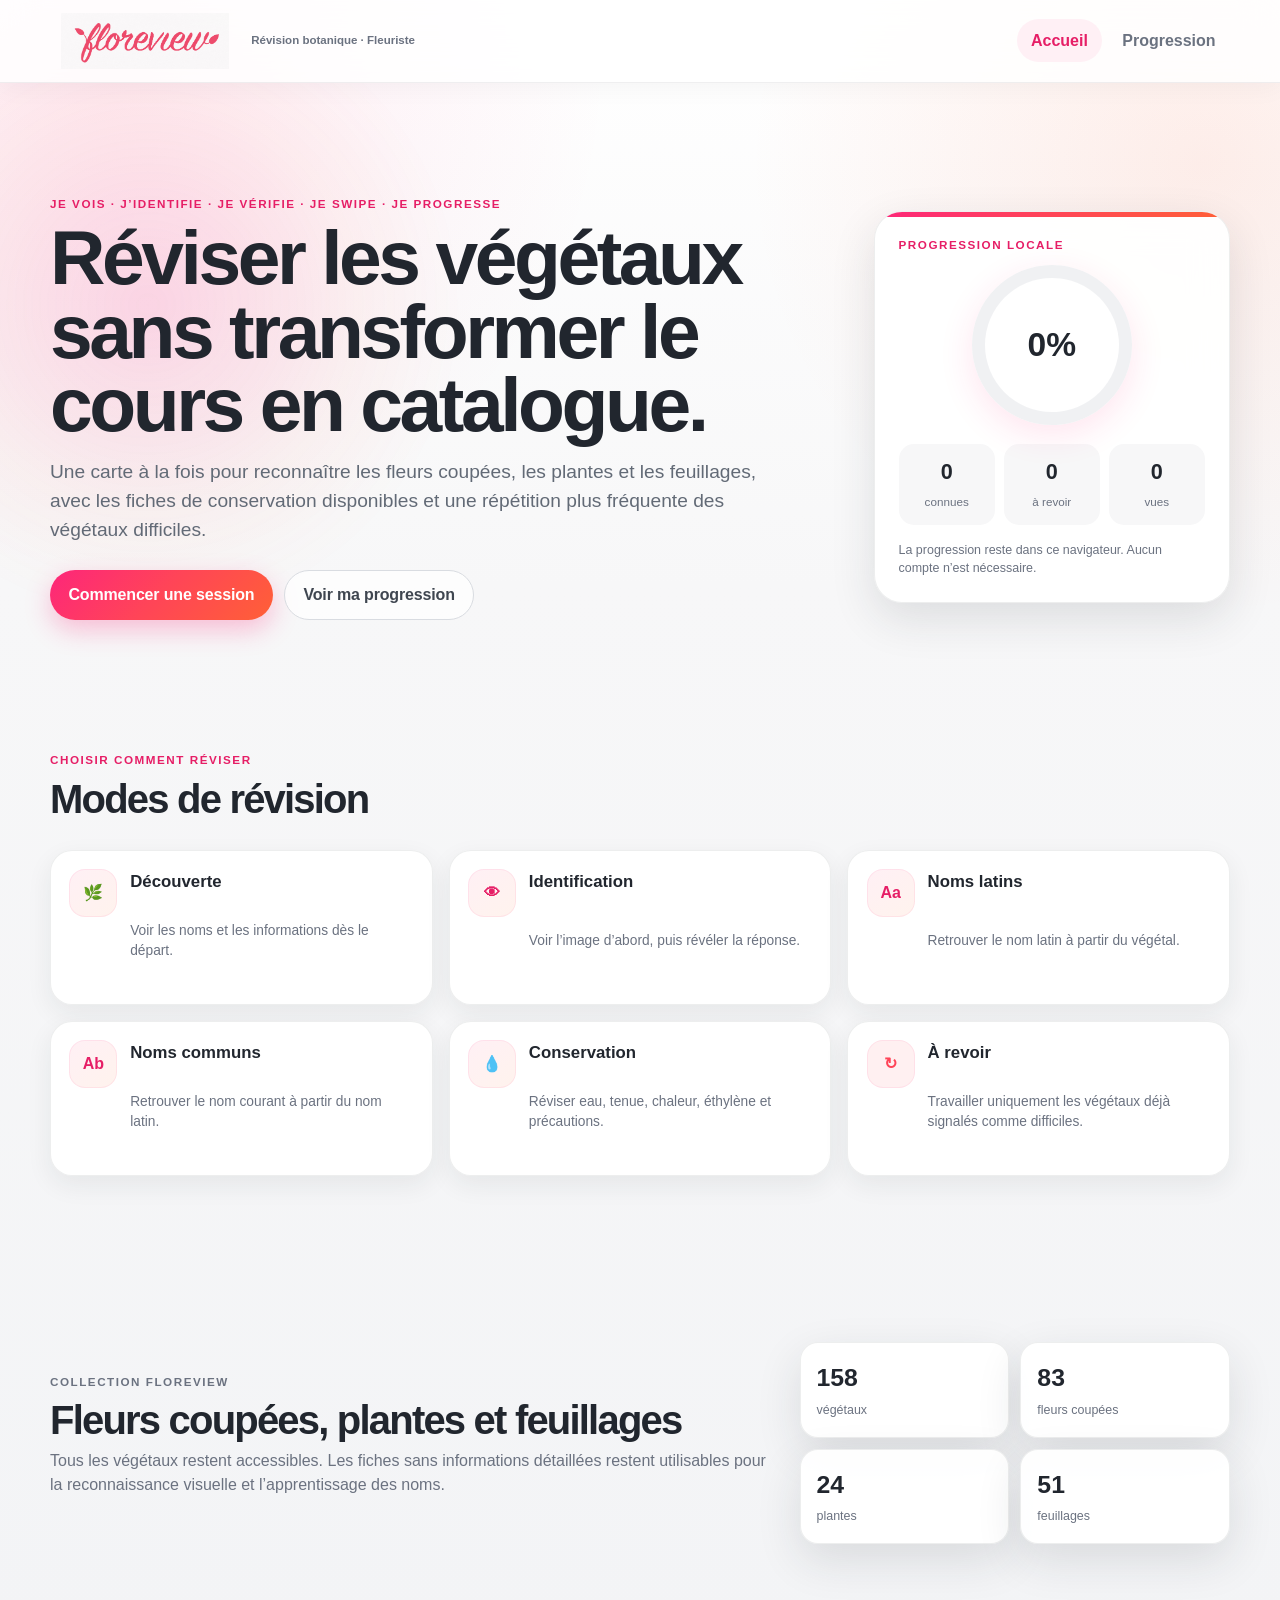
==== index.html @ d8523a12 "V8.1 page 404 personnalisée Floreview" ====
<!doctype html>
<html lang="fr">
<head>
  <meta charset="utf-8">
  <meta name="viewport" content="width=device-width, initial-scale=1, viewport-fit=cover">
  <meta name="description" content="Floreview, compagnon de révision botanique pour fleuristes : identification, noms latins, conservation et progression.">
  <meta name="theme-color" content="#FB2C5F">
  <title>Floreview · Révision botanique</title>
  <link rel="stylesheet" href="style.css?v=81">
  <link rel="stylesheet" href="mobile-compact.css?v=81">
  <link rel="icon" type="image/png" sizes="32x32" href="assets/floreview-flower-32.png?v=81">
  <link rel="icon" type="image/png" sizes="192x192" href="assets/floreview-flower-192.png?v=81">
  <link rel="shortcut icon" href="assets/favicon.ico?v=81">
  <link rel="apple-touch-icon" sizes="180x180" href="assets/floreview-flower-180.png?v=81">
  <link rel="stylesheet" href="floreview-brand.css?v=81">
</head>
<body>
  <a class="skip-link" href="#main">Aller au contenu</a>

  <header class="topbar">
    <a class="brand" href="#home" aria-label="Floreview - Accueil">
      <img class="brand__logo" src="assets/floreview-logo.png?v=81" alt="Floreview">
      <span class="brand__tagline">Révision botanique · Fleuriste</span>
    </a>
    <nav class="nav" aria-label="Navigation principale">
      <button class="nav__button is-active" type="button" data-view-target="home">Accueil</button>
      <button class="nav__button" type="button" data-view-target="progress">Progression</button>
    </nav>
  </header>

  <main id="main">
    <section id="view-home" class="view is-active" data-view="home">
      <div class="hero shell">
        <div class="hero__copy">
          <p class="eyebrow">Je vois · j’identifie · je vérifie · je swipe · je progresse</p>
          <h1>Réviser les végétaux sans transformer le cours en catalogue.</h1>
          <p class="hero__lead">Une carte à la fois pour reconnaître les fleurs coupées, les plantes et les feuillages, avec les fiches de conservation disponibles et une répétition plus fréquente des végétaux difficiles.</p>
          <div class="hero__actions">
            <button id="quick-start" class="button button--primary" type="button">Commencer une session</button>
            <button class="button button--ghost" type="button" data-view-target="progress">Voir ma progression</button>
          </div>
        </div>
        <aside class="hero__panel" aria-label="Résumé de progression">
          <p class="eyebrow">Progression locale</p>
          <div class="mastery-ring" id="home-mastery-ring"><span id="home-mastery">0%</span></div>
          <div class="mini-stats">
            <div><strong id="home-known">0</strong><span>connues</span></div>
            <div><strong id="home-review">0</strong><span>à revoir</span></div>
            <div><strong id="home-seen">0</strong><span>vues</span></div>
          </div>
          <p class="privacy-note">La progression reste dans ce navigateur. Aucun compte n’est nécessaire.</p>
        </aside>
      </div>

      <section class="shell section">
        <div class="section-heading">
          <div>
            <p class="eyebrow">Choisir comment réviser</p>
            <h2>Modes de révision</h2>
          </div>
        </div>
        <div class="mode-grid" id="mode-grid">
          <button class="mode-card" type="button" data-mode="discovery">
            <span class="mode-card__icon">🌿</span><strong>Découverte</strong><span>Voir les noms et les informations dès le départ.</span>
          </button>
          <button class="mode-card" type="button" data-mode="identification">
            <span class="mode-card__icon">👁</span><strong>Identification</strong><span>Voir l’image d’abord, puis révéler la réponse.</span>
          </button>
          <button class="mode-card" type="button" data-mode="latin">
            <span class="mode-card__icon">Aa</span><strong>Noms latins</strong><span>Retrouver le nom latin à partir du végétal.</span>
          </button>
          <button class="mode-card" type="button" data-mode="common">
            <span class="mode-card__icon">Ab</span><strong>Noms communs</strong><span>Retrouver le nom courant à partir du nom latin.</span>
          </button>
          <button class="mode-card" type="button" data-mode="conservation">
            <span class="mode-card__icon">💧</span><strong>Conservation</strong><span>Réviser eau, tenue, chaleur, éthylène et précautions.</span>
          </button>
          <button class="mode-card mode-card--review" type="button" data-mode="review">
            <span class="mode-card__icon">↻</span><strong>À revoir</strong><span>Travailler uniquement les végétaux déjà signalés comme difficiles.</span>
          </button>
        </div>
      </section>

      <section class="shell section source-summary">
        <div>
          <p class="eyebrow">Collection Floreview</p>
          <h2>Fleurs coupées, plantes et feuillages</h2>
          <p>Tous les végétaux restent accessibles. Les fiches sans informations détaillées restent utilisables pour la reconnaissance visuelle et l’apprentissage des noms.</p>
        </div>
        <div class="source-counters" id="source-counters"></div>
      </section>
    </section>

    <section id="view-setup" class="view" data-view="setup">
      <div class="shell narrow section">
        <button class="back-link" type="button" data-view-target="home">← Retour</button>
        <div class="section-heading">
          <div><p class="eyebrow">Préparer la session</p><h1 id="setup-title">Nouvelle session</h1></div>
        </div>
        <form id="session-form" class="setup-card">
          <fieldset>
            <legend>Mode</legend>
            <div id="setup-mode-options" class="segmented"></div>
          </fieldset>
          <div class="setup-grid floreview-setup-grid">
            <label>Catégorie
              <select id="filter-category">
                <option value="all">Tous les végétaux</option>
                <option value="fleurs_coupees">Fleurs coupées</option>
                <option value="plantes">Plantes</option>
                <option value="feuillage">Feuillage</option>
              </select>
            </label>
            <label>Nombre de cartes
              <select id="session-size">
                <option value="10">10</option>
                <option value="20" selected>20</option>
                <option value="30">30</option>
                <option value="all">Toutes</option>
              </select>
            </label>
          </div>
          <div class="check-row floreview-check-row">
            <label class="check-card"><input id="filter-detailed" type="checkbox"><span><strong>Fiches détaillées seulement</strong><small>Utile pour le mode Conservation.</small></span></label>
          </div>
          <div class="setup-summary" id="setup-summary" aria-live="polite"></div>
          <button class="button button--primary button--wide" type="submit">Lancer la session</button>
        </form>
      </div>
    </section>

    <section id="view-session" class="view session-view" data-view="session">
      <div class="session-shell">
        <header class="session-header">
          <button id="exit-session" class="icon-text-button" type="button">✕ Quitter</button>
          <div class="session-progress"><span id="session-label">Session</span><div><span id="session-progress-bar"></span></div><small id="session-counter">0 / 0</small></div>
          <span id="session-streak" class="streak-chip">0 série</span>
        </header>

        <div class="swipe-stage">
          <article id="plant-card" class="plant-card" tabindex="0" aria-live="polite">
            <div class="swipe-stamp swipe-stamp--review" aria-hidden="true">À REVOIR</div>
            <div class="swipe-stamp swipe-stamp--known" aria-hidden="true">JE CONNAIS</div>
            <div id="plant-image" class="plant-image"></div>
            <div class="plant-card__body">
              <div id="plant-badges" class="badges"></div>
              <div id="question-block" class="question-block"></div>
              <button id="reveal-answer" class="button button--soft button--wide" type="button" hidden>Afficher la réponse</button>
              <div id="answer-block" class="answer-block"></div>
            </div>
          </article>
        </div>

        <div class="swipe-actions" aria-label="Réponse">
          <button id="mark-review" class="action-button action-button--review" type="button"><span>↻</span>À revoir</button>
          <button id="mark-known" class="action-button action-button--known" type="button"><span>✓</span>Je connais</button>
        </div>

        <section class="inline-details-panel" aria-label="Fiche végétale détaillée">
          <button id="toggle-details" class="details-toggle details-toggle--below-actions" type="button" aria-expanded="false" aria-controls="plant-details">
            Voir la fiche complète <span aria-hidden="true">⌄</span>
          </button>
          <div id="plant-details" class="plant-details inline-details-content" hidden></div>
        </section>

        <p class="swipe-help">Sur mobile : glisser la carte à gauche ou à droite. Sur ordinateur : boutons ou touches ← / →.</p>
      </div>
    </section>

    <section id="view-finish" class="view" data-view="finish">
      <div class="shell narrow finish-card">
        <span class="finish-icon">✓</span>
        <p class="eyebrow">Session terminée</p>
        <h1>Bien. Maintenant, on consolide.</h1>
        <div class="finish-stats" id="finish-stats"></div>
        <div class="finish-actions">
          <button id="finish-review" class="button button--primary" type="button">Refaire les plantes à revoir</button>
          <button id="finish-again" class="button button--soft" type="button">Continuer la révision</button>
          <button class="button button--ghost" type="button" data-view-target="home">Retourner à l’accueil</button>
        </div>
      </div>
    </section>

    <section id="view-progress" class="view" data-view="progress">
      <div class="shell section">
        <div class="section-heading progress-heading">
          <div><p class="eyebrow">Suivi personnel</p><h1>Progression</h1><p>Les données sont enregistrées uniquement dans ce navigateur.</p></div>
          <button id="reset-progress" class="button button--danger-ghost" type="button">Réinitialiser ma progression</button>
        </div>
        <div id="progress-stats" class="progress-stats"></div>
        <div class="progress-bar-large"><span id="progress-bar-large"></span></div>
        <div class="progress-actions">
          <button id="progress-review-start" class="button button--primary" type="button">Réviser uniquement « À revoir »</button>
        </div>
        <div class="progress-columns">
          <section class="list-card"><div class="list-card__head"><h2>À revoir</h2><span id="review-count-badge"></span></div><div id="review-list" class="plant-list"></div></section>
          <section class="list-card"><div class="list-card__head"><h2>Connues</h2><span id="known-count-badge"></span></div><div id="known-list" class="plant-list"></div></section>
        </div>
      </div>
    </section>
  </main>

  <div id="toast" class="toast" role="status" aria-live="polite"></div>

  <script src="data/plants.js?v=81"></script>
  <script src="data/floreview-families.js?v=81"></script>
  <script src="data/floreview-categories.js?v=81"></script>
  <script src="app.js?v=81"></script>
</body>
</html>
---- style.css ----
:root {
  --bg: #f6f7fb;
  --paper: #ffffff;
  --paper-2: #faf9fc;
  --ink: #17151c;
  --muted: #6f6b76;
  --green: #fd267a;
  --green-2: #ff4458;
  --green-soft: #ffe8f1;
  --sage: #ff8a73;
  --cream: #fff0e8;
  --gold: #ff6036;
  --rose: #e61e4d;
  --rose-soft: #ffe5ec;
  --line: #ece8ef;
  --shadow: 0 20px 55px rgba(43, 31, 50, .12);
  --radius-xl: 32px;
  --radius-lg: 24px;
  --radius-md: 16px;
  --focus: 0 0 0 4px rgba(253, 38, 122, .18);
}

* { box-sizing: border-box; }
html { scroll-behavior: smooth; }
body {
  margin: 0;
  min-height: 100vh;
  background:
    radial-gradient(circle at 8% 0%, rgba(253,38,122,.10), transparent 28%),
    radial-gradient(circle at 95% 10%, rgba(255,96,54,.08), transparent 22%),
    linear-gradient(180deg, #ffffff 0%, var(--bg) 100%);
  color: var(--ink);
  font-family: Inter, ui-sans-serif, -apple-system, BlinkMacSystemFont, "Segoe UI", sans-serif;
  line-height: 1.5;
}
button, select, input { font: inherit; }
button { cursor: pointer; }
:focus-visible { outline: none; box-shadow: var(--focus); }
.skip-link { position: fixed; left: 1rem; top: -5rem; z-index: 1000; padding: .7rem 1rem; background: #fff; color: var(--green); border-radius: 999px; }
.skip-link:focus { top: 1rem; }

.topbar {
  position: sticky; top: 0; z-index: 40;
  display: flex; align-items: center; justify-content: space-between; gap: 1rem;
  padding: .8rem max(1rem, calc((100vw - 1180px)/2));
  background: rgba(255,255,255,.92); backdrop-filter: blur(18px);
  border-bottom: 1px solid rgba(23,21,28,.08);
}
.brand { display: flex; align-items: center; gap: .7rem; color: var(--ink); text-decoration: none; }
.brand__mark { display: grid; place-items: center; width: 42px; height: 42px; border-radius: 14px; background: linear-gradient(135deg, #fd267a, #ff6036); color: white; font-size: 1.4rem; }
.brand span:last-child { display: grid; line-height: 1.15; }
.brand small { color: var(--muted); font-size: .73rem; margin-top: .18rem; }
.nav { display: flex; gap: .35rem; }
.nav__button { border: 0; background: transparent; color: var(--muted); padding: .6rem .9rem; border-radius: 999px; font-weight: 800; }
.nav__button.is-active, .nav__button:hover { background: var(--green-soft); color: var(--green); }

.view { display: none; }
.view.is-active { display: block; }
.shell { width: min(1180px, calc(100% - 2rem)); margin-inline: auto; }
.narrow { width: min(760px, calc(100% - 2rem)); }
.section { padding: clamp(2.5rem, 7vw, 5.2rem) 0; }
.eyebrow { margin: 0 0 .55rem; color: var(--green-2); text-transform: uppercase; letter-spacing: .12em; font-size: .73rem; font-weight: 900; }
h1,h2,h3,p { margin-top: 0; }
h1 { margin-bottom: 1rem; font-family: Inter, ui-sans-serif, -apple-system, BlinkMacSystemFont, "Segoe UI", sans-serif; font-size: clamp(2.2rem, 6vw, 4.8rem); line-height: .98; letter-spacing: -.04em; font-weight: 900; }
h2 { margin-bottom: .5rem; font-family: Inter, ui-sans-serif, -apple-system, BlinkMacSystemFont, "Segoe UI", sans-serif; font-size: clamp(1.6rem, 3.5vw, 2.5rem); line-height: 1.05; }
h3 { margin-bottom: .35rem; }

.hero { display: grid; grid-template-columns: minmax(0, 1.35fr) minmax(300px, .65fr); gap: clamp(2rem, 7vw, 5.2rem); align-items: center; padding: clamp(3.2rem, 10vw, 7rem) 0 3rem; }
.hero__lead { max-width: 760px; color: var(--muted); font-size: clamp(1rem, 2vw, 1.2rem); }
.hero__actions { display: flex; flex-wrap: wrap; gap: .7rem; margin-top: 1.6rem; }
.hero__panel { padding: 1.5rem; background: rgba(255,255,255,.96); border: 1px solid rgba(23,21,28,.08); border-radius: var(--radius-xl); box-shadow: var(--shadow); }
.mastery-ring { --progress: 0deg; display: grid; place-items: center; width: 160px; aspect-ratio: 1; margin: .7rem auto 1.2rem; border-radius: 50%; background: conic-gradient(var(--green) var(--progress), var(--green-soft) 0); position: relative; }
.mastery-ring::before { content:""; position:absolute; inset: 13px; border-radius:50%; background:var(--paper); }
.mastery-ring span { position: relative; font-size: 2.1rem; font-weight: 900; }
.mini-stats { display: grid; grid-template-columns: repeat(3,1fr); gap: .55rem; }
.mini-stats div { padding: .75rem .45rem; background: var(--paper-2); border-radius: 15px; text-align: center; }
.mini-stats strong { display: block; font-size: 1.35rem; }
.mini-stats span { color: var(--muted); font-size: .73rem; }
.privacy-note { margin: 1rem 0 0; color: var(--muted); font-size: .78rem; }

.button { min-height: 48px; padding: .75rem 1.15rem; border: 1px solid transparent; border-radius: 999px; font-weight: 900; transition: transform .16s ease, background .16s ease, border-color .16s ease; }
.button:hover { transform: translateY(-1px); }
.button--primary { background: linear-gradient(135deg, #fd267a, #ff6036); color: #fff; box-shadow: 0 10px 24px rgba(253,38,122,.24); }
.button--primary:hover { background: linear-gradient(135deg, #e91e70, #f04b28); }
.button--ghost { background: transparent; border-color: rgba(23,21,28,.15); color: var(--ink); }
.button--soft { background: var(--green-soft); color: var(--green); }
.button--danger-ghost { background: transparent; border-color: #d8b9bd; color: var(--rose); }
.button--wide { width: 100%; }
.back-link, .icon-text-button { border:0; background:transparent; color:var(--green); font-weight:800; padding:.45rem 0; }

.section-heading { display: flex; align-items: end; justify-content: space-between; gap: 1rem; margin-bottom: 1.4rem; }
.mode-grid { display: grid; grid-template-columns: repeat(3,1fr); gap: 1rem; }
.mode-card { display: grid; grid-template-columns: 48px 1fr; grid-template-rows: auto auto; gap: .15rem .8rem; min-height: 150px; padding: 1.15rem; text-align: left; border: 1px solid rgba(23,21,28,.08); border-radius: var(--radius-lg); background: rgba(255,253,248,.92); color: var(--ink); box-shadow: 0 8px 24px rgba(43,31,50,.06); transition: transform .18s ease, border-color .18s ease, box-shadow .18s ease; }
.mode-card:hover { transform: translateY(-4px); border-color: rgba(253,38,122,.30); box-shadow: var(--shadow); }
.mode-card__icon { grid-row: 1 / span 2; display:grid; place-items:center; width:48px; height:48px; border-radius:16px; background:var(--green-soft); color:var(--green); font-weight:900; }
.mode-card strong { font-size:1.05rem; }
.mode-card span:last-child { color:var(--muted); font-size:.86rem; }
.mode-card--review .mode-card__icon { background: var(--rose-soft); color:var(--rose); }

.source-summary { display: grid; grid-template-columns: 1.25fr .75fr; gap: 2rem; align-items: center; }
.source-summary p { color: var(--muted); }
.source-counters { display:grid; grid-template-columns: repeat(2,1fr); gap:.7rem; }
.source-counter { padding:1rem; border-radius:18px; background:var(--paper); border:1px solid var(--line); }
.source-counter strong { display:block; font-size:1.55rem; }
.source-counter span { color:var(--muted); font-size:.78rem; }

.setup-card, .list-card, .finish-card { background:var(--paper); border:1px solid rgba(33,75,58,.12); border-radius:var(--radius-xl); box-shadow:var(--shadow); }
.setup-card { padding: clamp(1rem, 4vw, 1.6rem); }
fieldset { border:0; padding:0; margin:0 0 1.3rem; }
legend, .setup-card label { font-weight:850; color:var(--ink); }
.segmented { display:flex; flex-wrap:wrap; gap:.45rem; margin-top:.65rem; }
.segmented button { border:1px solid var(--line); background:#fff; color:var(--muted); border-radius:999px; padding:.6rem .85rem; font-weight:800; }
.segmented button[aria-pressed="true"] { background:var(--green); color:#fff; border-color:var(--green); }
.setup-grid { display:grid; grid-template-columns: repeat(3,1fr); gap:.8rem; }
.setup-grid label { display:grid; gap:.42rem; }
select { width:100%; min-height:48px; padding:.65rem .75rem; border:1px solid #cfd7d1; border-radius:14px; background:#fff; color:var(--ink); }
.check-row { display:grid; grid-template-columns:1fr 1fr; gap:.8rem; margin:1rem 0; }
.check-card { display:flex; align-items:flex-start; gap:.65rem; padding:.85rem; border:1px solid var(--line); border-radius:16px; background:var(--paper-2); }
.check-card input { margin-top:.25rem; accent-color:var(--green); transform:scale(1.1); }
.check-card span { display:grid; }
.check-card small { color:var(--muted); font-weight:500; }
.setup-summary { margin:1rem 0; padding:.85rem 1rem; border-radius:16px; background:var(--green-soft); color:var(--green); font-weight:750; }

.session-view { min-height: calc(100vh - 64px); padding: 1rem 0 2rem; }
.session-shell { width:min(720px, calc(100% - 1rem)); margin:auto; }
.session-header { display:grid; grid-template-columns:auto 1fr auto; gap:1rem; align-items:center; margin-bottom:1rem; }
.session-progress { display:grid; grid-template-columns:auto 1fr auto; gap:.6rem; align-items:center; }
.session-progress > div { height:7px; background:var(--green-soft); border-radius:999px; overflow:hidden; }
.session-progress > div span { display:block; height:100%; width:0; background:linear-gradient(90deg,#fd267a,#ff6036); border-radius:inherit; transition:width .2s ease; }
.session-progress small, .session-progress > span { font-size:.75rem; color:var(--muted); font-weight:800; }
.streak-chip { padding:.45rem .7rem; border-radius:999px; background:var(--cream); color:#765624; font-weight:900; font-size:.75rem; white-space:nowrap; }
.swipe-stage { position:relative; min-height: 620px; }
.plant-card { position:relative; overflow:hidden; width:100%; min-height:600px; background:var(--paper); border:1px solid rgba(33,75,58,.12); border-radius:34px; box-shadow:var(--shadow); touch-action:pan-y; user-select:none; transition:transform .25s ease, opacity .25s ease; }
.plant-card.is-dragging { transition:none; }
.plant-card.fly-left { transform:translateX(-120%) rotate(-12deg); opacity:0; }
.plant-card.fly-right { transform:translateX(120%) rotate(12deg); opacity:0; }
.plant-image { min-height: 300px; background:linear-gradient(145deg,#ffe8f1,#fff2ec); display:grid; place-items:center; position:relative; overflow:hidden; }
.plant-image img { width:100%; height:100%; object-fit:cover; position:absolute; inset:0; }
.placeholder { display:grid; gap:.45rem; place-items:center; text-align:center; padding:2rem; color:var(--green); }
.placeholder__leaf { font-size:4.5rem; filter:saturate(.6); }
.placeholder small { color:var(--muted); max-width:280px; }
.plant-card__body { padding:1.1rem 1.2rem 1.25rem; }
.badges { display:flex; flex-wrap:wrap; gap:.35rem; margin-bottom:.8rem; }
.badge { padding:.28rem .55rem; border-radius:999px; background:var(--green-soft); color:var(--green); font-size:.68rem; font-weight:900; text-transform:uppercase; letter-spacing:.05em; }
.badge--rose { background:var(--rose-soft); color:var(--rose); }
.badge--gold { background:#f3ead4; color:#815f28; }
.question-block h2, .answer-block h2 { font-size:clamp(1.8rem,6vw,3rem); margin-bottom:.35rem; }
.question-block p, .answer-block p { color:var(--muted); margin-bottom:.7rem; }
.answer-block { margin-top:.85rem; }
.answer-block .latin { font-style:italic; color:var(--green); font-weight:750; }
.details-toggle { width:100%; display:flex; align-items:center; justify-content:space-between; margin-top:.9rem; padding:.8rem 0 .2rem; border:0; border-top:1px solid var(--line); background:transparent; color:var(--green); font-weight:850; }
.plant-details { padding-top:.75rem; }
.detail-section { padding:.85rem 0; border-top:1px solid var(--line); }
.detail-section:first-child { border-top:0; }
.detail-section h3 { font-size:.93rem; text-transform:uppercase; letter-spacing:.07em; color:var(--green); }
.detail-grid { display:grid; grid-template-columns:1fr 1fr; gap:.55rem; }
.detail-item { padding:.6rem .7rem; border-radius:13px; background:var(--paper-2); }
.detail-item strong { display:block; color:var(--muted); font-size:.7rem; text-transform:uppercase; letter-spacing:.05em; }
.detail-item span { display:block; margin-top:.18rem; font-size:.87rem; }
.retain-list { margin:.4rem 0 0; padding-left:1.2rem; }
.no-details { padding:.8rem; border-radius:14px; background:#f2eee4; color:var(--muted); font-size:.85rem; }
.swipe-stamp { position:absolute; top:27px; z-index:5; padding:.45rem .65rem; border:4px solid currentColor; border-radius:12px; font-weight:1000; letter-spacing:.08em; opacity:0; pointer-events:none; transform:rotate(-8deg); }
.swipe-stamp--review { left:25px; color:var(--rose); }
.swipe-stamp--known { right:25px; color:var(--green-2); transform:rotate(8deg); }
.swipe-actions { display:grid; grid-template-columns:1fr 1fr; gap:.75rem; margin-top:.9rem; }
.action-button { min-height:58px; border:0; border-radius:20px; font-weight:950; font-size:1rem; }
.action-button span { margin-right:.35rem; font-size:1.2rem; }
.action-button--review { background:var(--rose-soft); color:var(--rose); }
.action-button--known { background:var(--green); color:#fff; }
.action-button:disabled { opacity:.45; cursor:not-allowed; }
.swipe-help { margin:.55rem 0 0; text-align:center; color:var(--muted); font-size:.74rem; }

.finish-card { width:min(700px, calc(100% - 2rem)); margin:clamp(3rem,10vw,7rem) auto; padding:clamp(1.4rem,5vw,2.4rem); text-align:center; }
.finish-icon { display:grid; place-items:center; width:62px; height:62px; margin:0 auto 1rem; border-radius:50%; background:var(--green); color:#fff; font-size:1.8rem; }
.finish-card h1 { font-size:clamp(2rem,5vw,3.6rem); }
.finish-stats { display:grid; grid-template-columns:repeat(3,1fr); gap:.65rem; margin:1.4rem 0; }
.finish-stat { padding:1rem .6rem; border-radius:18px; background:var(--paper-2); }
.finish-stat strong { display:block; font-size:1.65rem; }
.finish-stat span { color:var(--muted); font-size:.78rem; }
.finish-actions { display:grid; gap:.55rem; }

.progress-heading p { color:var(--muted); }
.progress-stats { display:grid; grid-template-columns:repeat(5,1fr); gap:.8rem; }
.progress-stat { padding:1rem; border:1px solid var(--line); border-radius:18px; background:var(--paper); }
.progress-stat strong { display:block; font-size:1.65rem; }
.progress-stat span { color:var(--muted); font-size:.78rem; }
.progress-bar-large { height:12px; margin:1rem 0; overflow:hidden; border-radius:999px; background:var(--green-soft); }
.progress-bar-large span { display:block; width:0; height:100%; background:var(--green); transition:width .3s ease; }
.progress-actions { margin:1rem 0 1.5rem; }
.progress-columns { display:grid; grid-template-columns:1fr 1fr; gap:1rem; }
.list-card { padding:1rem; box-shadow:none; }
.list-card__head { display:flex; align-items:center; justify-content:space-between; gap:1rem; }
.list-card__head span { padding:.3rem .55rem; background:var(--green-soft); border-radius:999px; font-size:.72rem; font-weight:900; }
.plant-list { display:grid; gap:.55rem; max-height:520px; overflow:auto; padding-right:.2rem; }
.plant-list-item { display:flex; justify-content:space-between; gap:.8rem; padding:.7rem .75rem; border-radius:14px; background:var(--paper-2); }
.plant-list-item strong { display:block; font-size:.9rem; }
.plant-list-item span { color:var(--muted); font-size:.75rem; }
.empty-list { padding:1.2rem; color:var(--muted); text-align:center; border:1px dashed var(--line); border-radius:14px; }
.toast { position:fixed; right:1rem; bottom:1rem; z-index:100; max-width:min(370px,calc(100vw - 2rem)); padding:.8rem 1rem; border-radius:999px; background:#18382c; color:#fff; font-weight:800; box-shadow:0 12px 30px rgba(0,0,0,.25); opacity:0; transform:translateY(20px); pointer-events:none; transition:.2s ease; }
.toast.is-visible { opacity:1; transform:none; }

@media (max-width: 900px) {
  .hero, .source-summary { grid-template-columns:1fr; }
  .hero__panel { max-width:520px; }
  .mode-grid { grid-template-columns:repeat(2,1fr); }
  .progress-stats { grid-template-columns:repeat(3,1fr); }
}
@media (max-width: 650px) {
  .topbar { padding:.65rem .75rem; }
  .brand small { display:none; }
  .brand__mark { width:38px; height:38px; border-radius:12px; }
  .nav__button { padding:.5rem .65rem; font-size:.82rem; }
  .shell { width:min(100% - 1rem,1180px); }
  .hero { padding-top:2.5rem; gap:1.5rem; }
  .hero h1 { font-size:clamp(2.45rem,12vw,4rem); }
  .mode-grid, .setup-grid, .check-row, .source-counters, .progress-columns { grid-template-columns:1fr; }
  .mode-card { min-height:128px; }
  .section-heading, .progress-heading { align-items:flex-start; flex-direction:column; }
  .session-header { grid-template-columns:auto 1fr; }
  .streak-chip { grid-column:2; justify-self:end; margin-top:-.55rem; }
  .session-progress { grid-template-columns:1fr auto; }
  .session-progress > span { grid-column:1 / -1; }
  .plant-card { min-height:560px; border-radius:28px; }
  .plant-image { min-height:270px; }
  .detail-grid { grid-template-columns:1fr; }
  .progress-stats { grid-template-columns:repeat(2,1fr); }
  .finish-stats { grid-template-columns:1fr 1fr; }
  .swipe-help { padding:0 .5rem; }
}
@media (prefers-reduced-motion: reduce) {
  *,*::before,*::after { scroll-behavior:auto !important; transition-duration:.01ms !important; animation-duration:.01ms !important; }
}

/* =========================================================
   Refonte visuelle 2026 — inspiration "dating app" moderne
   Palette rose/corail + surfaces blanches + actions swipe.
   Aucun logo ni élément de marque tiers n'est reproduit.
   ========================================================= */
:root {
  --bg: #f7f7f8;
  --paper: #ffffff;
  --paper-2: #f3f4f6;
  --ink: #21262e;
  --muted: #6b7280;

  /* Couleur principale : gradient rose -> corail */
  --green: #fd267a;
  --green-2: #ff4458;
  --green-soft: #fff0f5;
  --sage: #ff8a65;
  --cream: #fff3eb;
  --gold: #f6a623;

  /* Actions de swipe */
  --rose: #ff4458;
  --rose-soft: #fff0f1;
  --like: #21d07a;
  --like-soft: #e9fbf2;
  --super: #38a9ff;

  --line: #e7e9ed;
  --shadow: 0 16px 45px rgba(33, 38, 46, .12);
  --shadow-hover: 0 22px 60px rgba(33, 38, 46, .17);
  --radius-xl: 28px;
  --radius-lg: 22px;
  --radius-md: 16px;
  --focus: 0 0 0 4px rgba(253, 38, 122, .18);
  --brand-gradient: linear-gradient(135deg, #fd267a 0%, #ff4458 48%, #ff6036 100%);
}

body {
  background:
    radial-gradient(circle at 8% 4%, rgba(253,38,122,.09), transparent 26%),
    radial-gradient(circle at 94% 10%, rgba(255,96,54,.10), transparent 24%),
    linear-gradient(180deg, #ffffff 0%, #f7f7f8 36%, #f3f4f6 100%);
  color: var(--ink);
  font-family: Inter, ui-sans-serif, -apple-system, BlinkMacSystemFont, "Segoe UI", sans-serif;
}

.topbar {
  background: rgba(255,255,255,.83);
  border-bottom: 1px solid rgba(33,38,46,.07);
  box-shadow: 0 5px 24px rgba(33,38,46,.04);
}

.brand__mark {
  border-radius: 50% 50% 46% 54%;
  background: var(--brand-gradient);
  box-shadow: 0 8px 20px rgba(253,38,122,.28);
}

.nav__button.is-active,
.nav__button:hover {
  background: #fff0f5;
  color: #e61e66;
}

.eyebrow {
  color: #e61e66;
  letter-spacing: .13em;
}

h1, h2 {
  font-family: Inter, ui-sans-serif, -apple-system, BlinkMacSystemFont, "Segoe UI", sans-serif;
  font-weight: 900;
  letter-spacing: -.045em;
}

h1 {
  line-height: .96;
}

.hero {
  position: relative;
  isolation: isolate;
}

.hero::before {
  content: "";
  position: absolute;
  z-index: -1;
  width: min(620px, 75vw);
  aspect-ratio: 1;
  top: -15%;
  left: -18%;
  border-radius: 50%;
  background: radial-gradient(circle, rgba(253,38,122,.14), rgba(255,96,54,.04) 48%, transparent 72%);
  filter: blur(4px);
  pointer-events: none;
}

.hero__lead {
  color: #626a76;
}

.hero__panel,
.setup-card,
.list-card,
.finish-card,
.mode-card,
.source-counter,
.progress-stat {
  background: rgba(255,255,255,.94);
  border-color: rgba(33,38,46,.08);
  box-shadow: var(--shadow);
}

.hero__panel {
  position: relative;
  overflow: hidden;
  backdrop-filter: blur(18px);
}

.hero__panel::before {
  content: "";
  position: absolute;
  inset: 0 0 auto 0;
  height: 5px;
  background: var(--brand-gradient);
}

.mastery-ring {
  background: conic-gradient(#fd267a 0 var(--progress), #f0f1f3 0);
  box-shadow: 0 10px 34px rgba(253,38,122,.12);
}

.mastery-ring::before {
  background: #fff;
}

.mini-stats div,
.detail-item,
.plant-list-item,
.finish-stat,
.check-card {
  background: #f7f7f8;
}

.button {
  min-height: 50px;
  letter-spacing: -.01em;
}

.button--primary {
  background: var(--brand-gradient);
  color: #fff;
  box-shadow: 0 10px 26px rgba(253,38,122,.28);
}

.button--primary:hover {
  background: linear-gradient(135deg, #ec1f70 0%, #f43d50 48%, #f3542f 100%);
  box-shadow: 0 14px 30px rgba(253,38,122,.34);
}

.button--ghost {
  border-color: #d9dce1;
  background: rgba(255,255,255,.74);
  color: #3f4650;
}

.button--ghost:hover {
  border-color: #fd267a;
  color: #e61e66;
}

.button--soft {
  background: #fff0f5;
  color: #e61e66;
}

.back-link,
.icon-text-button,
.details-toggle,
.answer-block .latin {
  color: #e61e66;
}

.mode-card {
  min-height: 155px;
  border-color: rgba(33,38,46,.08);
  box-shadow: 0 9px 26px rgba(33,38,46,.07);
}

.mode-card:hover {
  transform: translateY(-5px);
  border-color: rgba(253,38,122,.35);
  box-shadow: var(--shadow-hover);
}

.mode-card__icon {
  background: linear-gradient(145deg, #fff0f5, #fff3ed);
  color: #e61e66;
  box-shadow: inset 0 0 0 1px rgba(253,38,122,.08);
}

.mode-card--review .mode-card__icon {
  background: #fff0f1;
  color: #ff4458;
}

.segmented button[aria-pressed="true"] {
  background: var(--brand-gradient);
  border-color: transparent;
  box-shadow: 0 7px 18px rgba(253,38,122,.20);
}

.check-card input {
  accent-color: #fd267a;
}

.setup-summary {
  background: linear-gradient(135deg, #fff0f5, #fff5ef);
  color: #b91657;
  border: 1px solid rgba(253,38,122,.09);
}

.session-view {
  background:
    radial-gradient(circle at 50% 0%, rgba(253,38,122,.07), transparent 32%),
    transparent;
}

.session-progress > div,
.progress-bar-large {
  background: #eceef1;
}

.session-progress > div span,
.progress-bar-large span {
  background: var(--brand-gradient);
}

.streak-chip {
  background: #fff3eb;
  color: #b85a23;
  border: 1px solid #ffe2cf;
}

.plant-card {
  background: #fff;
  border-color: rgba(33,38,46,.08);
  border-radius: 30px;
  box-shadow: 0 18px 52px rgba(33,38,46,.16);
}

.plant-image {
  background:
    radial-gradient(circle at 32% 24%, rgba(255,255,255,.66), transparent 19%),
    linear-gradient(145deg, #ffe5ef 0%, #fff0ea 47%, #f0f2f4 100%);
}

.placeholder {
  color: #e61e66;
}

.placeholder__leaf {
  filter: none;
  text-shadow: 0 8px 25px rgba(253,38,122,.16);
}

.badge {
  background: #fff0f5;
  color: #d91e63;
}

.badge--rose {
  background: #fff0f1;
  color: #e32f43;
}

.badge--gold {
  background: #fff4df;
  color: #9b6816;
}

.detail-section h3 {
  color: #d91e63;
}

.no-details {
  background: #f5f5f6;
}

.swipe-stamp {
  border-width: 5px;
  background: rgba(255,255,255,.72);
  backdrop-filter: blur(8px);
}

.swipe-stamp--review {
  color: #ff4458;
}

.swipe-stamp--known {
  color: #21b86c;
}

.swipe-actions {
  gap: 1rem;
}

.action-button {
  min-height: 60px;
  border-radius: 999px;
  background: #fff;
  box-shadow: 0 8px 24px rgba(33,38,46,.11);
  transition: transform .16s ease, box-shadow .16s ease;
}

.action-button:hover:not(:disabled) {
  transform: translateY(-2px);
  box-shadow: 0 12px 28px rgba(33,38,46,.16);
}

.action-button--review {
  background: #fff;
  color: #ff4458;
  border: 2px solid #ffe1e5;
}

.action-button--known {
  background: #fff;
  color: #18a963;
  border: 2px solid #d9f7e8;
}

.action-button--review span,
.action-button--known span {
  display: inline-grid;
  place-items: center;
  width: 32px;
  height: 32px;
  border-radius: 50%;
}

.action-button--review span {
  background: #fff0f1;
}

.action-button--known span {
  background: #e9fbf2;
}

.finish-icon {
  background: var(--brand-gradient);
  box-shadow: 0 10px 24px rgba(253,38,122,.27);
}

.list-card__head span {
  background: #fff0f5;
  color: #d91e63;
}

.toast {
  background: #21262e;
  box-shadow: 0 16px 36px rgba(33,38,46,.30);
}

@media (max-width: 650px) {
  .topbar {
    background: rgba(255,255,255,.90);
  }

  .hero h1 {
    font-size: clamp(2.5rem, 12vw, 4rem);
  }

  .hero__panel {
    border-radius: 24px;
  }

  .plant-card {
    border-radius: 26px;
  }

  .swipe-actions {
    position: sticky;
    bottom: max(.55rem, env(safe-area-inset-bottom));
    z-index: 12;
    padding: .45rem;
    border-radius: 999px;
    background: rgba(247,247,248,.78);
    backdrop-filter: blur(14px);
  }
}


/* V3 - interface inspirée des codes visuels des apps de rencontre modernes */
.hero__copy h1 { max-width: 850px; }
.brand__mark { box-shadow: 0 10px 24px rgba(253,38,122,.22); }
.mode-card { backdrop-filter: blur(10px); }
.mode-card:hover .mode-card__icon { transform: scale(1.06); }
.mode-card__icon { transition: transform .18s ease; }
.button--primary { border: 0; }
.plant-card { border: 0; box-shadow: 0 22px 65px rgba(43,31,50,.16); }
.plant-image::after { content: ""; position:absolute; inset:auto 0 0; height:25%; background:linear-gradient(transparent,rgba(0,0,0,.08)); pointer-events:none; }
.swipe-stamp--known { color:#20b486 !important; }
.action-button--known { color:#159a73 !important; border-color:rgba(21,154,115,.28) !important; }
.action-button--review { color:#e61e4d !important; border-color:rgba(230,30,77,.24) !important; }
@media (max-width: 620px) {
  .topbar { padding:.65rem .85rem; }
  .brand small { display:none; }
  .plant-card { border-radius:28px; }
  .swipe-actions { position:sticky; bottom:.65rem; z-index:20; padding:.6rem; background:rgba(246,247,251,.82); backdrop-filter:blur(16px); border-radius:999px; }
}

.photo-credit {
  position: absolute;
  right: .7rem;
  bottom: .7rem;
  z-index: 3;
  max-width: calc(100% - 1.4rem);
  padding: .38rem .62rem;
  border: 1px solid rgba(255,255,255,.26);
  border-radius: 999px;
  background: rgba(15,15,18,.66);
  backdrop-filter: blur(10px);
  color: #fff;
  font-size: .68rem;
  font-weight: 800;
  line-height: 1.1;
  text-decoration: none;
  box-shadow: 0 4px 14px rgba(0,0,0,.18);
}
.photo-credit:hover, .photo-credit:focus-visible { background: rgba(15,15,18,.86); color: #fff; }


/* V5 — photos Wikimedia + fiche complète fiable */
.plant-details[hidden] { display: none !important; }
.plant-details:not([hidden]) { display: block !important; }
.plant-card.details-open {
  max-height: min(86vh, 900px);
  overflow-y: auto;
  overscroll-behavior: contain;
  scrollbar-gutter: stable;
  user-select: text;
}
.plant-card.details-open .plant-image { min-height: 250px; }
.placeholder--loading { min-height: 300px; }
.image-spinner {
  width: 42px;
  height: 42px;
  border-radius: 50%;
  border: 4px solid rgba(253,38,122,.18);
  border-top-color: #fd267a;
  animation: image-spin .9s linear infinite;
}
@keyframes image-spin { to { transform: rotate(360deg); } }
.photo-match-note {
  position: absolute;
  left: 12px;
  bottom: 12px;
  z-index: 3;
  max-width: calc(100% - 24px);
  padding: .35rem .6rem;
  border-radius: 999px;
  background: rgba(255,255,255,.86);
  color: #555d68;
  backdrop-filter: blur(10px);
  font-size: .64rem;
  font-weight: 800;
  box-shadow: 0 4px 14px rgba(0,0,0,.08);
  pointer-events: none;
}
.photo-credit { bottom: 47px; }
.photo-source-detail { margin: .3rem 0 0; color: var(--muted); }
.photo-source-detail a { color: #d91e63; font-weight: 850; }
.photo-source-detail small { color: var(--muted); }
@media (max-width: 620px) {
  .plant-card.details-open { max-height: calc(100vh - 165px); }
  .detail-grid { grid-template-columns: 1fr; }
}

/* V6.1 — fiche complète : overlay universel (sans dépendance à <dialog>) */
body.dialog-open { overflow: hidden; }
.plant-detail-overlay[hidden] { display: none !important; }
.plant-detail-overlay {
  position: fixed;
  inset: 0;
  z-index: 1000;
  display: grid;
  place-items: center;
  padding: .75rem;
  background: rgba(18, 14, 22, .62);
  backdrop-filter: blur(6px);
}
.plant-detail-dialog__panel {
  width: min(820px, 100%);
  max-height: min(90dvh, 960px);
  overflow: hidden;
  display: grid;
  grid-template-rows: auto minmax(0, 1fr);
  background: #fff;
  border-radius: 28px;
  box-shadow: 0 30px 90px rgba(21, 15, 26, .32);
}
.plant-detail-dialog__header {
  display: flex;
  justify-content: space-between;
  align-items: flex-start;
  gap: 1rem;
  padding: 1.15rem 1.2rem .9rem;
  border-bottom: 1px solid var(--line);
  background: linear-gradient(135deg, rgba(253,38,122,.07), rgba(255,96,54,.05));
}
.plant-detail-dialog__header h2 { margin: 0; font-size: clamp(1.45rem, 4vw, 2.2rem); }
.dialog-close {
  flex: 0 0 auto; width: 44px; height: 44px; border: 1px solid var(--line);
  border-radius: 50%; background: #fff; color: var(--ink); font-weight: 900;
}
.dialog-close:hover { border-color: #fd267a; color: #fd267a; }
.plant-detail-dialog__content {
  overflow-y: auto; overscroll-behavior: contain; padding: .4rem 1.2rem 1.35rem;
}
.plant-detail-dialog__content .detail-section { padding: 1rem 0; }
.plant-detail-dialog__content .detail-grid { grid-template-columns: repeat(2, minmax(0, 1fr)); }
.plant-detail-dialog__content .detail-item { background: #faf9fc; border: 1px solid #f0edf3; }
@media (max-width: 620px) {
  .plant-detail-overlay { place-items: end center; padding: 0; }
  .plant-detail-dialog__panel { width: 100%; max-height: 92dvh; border-radius: 26px 26px 0 0; }
  .plant-detail-dialog__content .detail-grid { grid-template-columns: 1fr; }
}


/* V6.2 — fiche complète intégrée sous les boutons À revoir / Je connais */
.inline-details-panel {
  margin-top: .85rem;
  background: var(--paper);
  border: 1px solid var(--line);
  border-radius: 22px;
  box-shadow: 0 10px 30px rgba(43, 31, 50, .08);
  overflow: hidden;
}

.details-toggle--below-actions {
  margin: 0;
  padding: 1rem 1.15rem;
  border-top: 0;
  min-height: 54px;
  font-size: .96rem;
  background: #fff;
}

.details-toggle--below-actions:hover { background: var(--paper-2); }

.inline-details-content {
  padding: 0 1.15rem 1.15rem;
  border-top: 1px solid var(--line);
  background: #fff;
  scroll-margin-top: 84px;
}

.inline-details-content[hidden] { display: none !important; }
.inline-details-content .detail-section { padding: 1rem 0; }
.inline-details-content .detail-section h3 { margin-bottom: .75rem; }
.inline-details-content .detail-grid { grid-template-columns: repeat(2, minmax(0, 1fr)); }

@media (max-width: 650px) {
  .inline-details-panel { border-radius: 18px; }
  .inline-details-content { padding: 0 .9rem .9rem; }
  .inline-details-content .detail-grid { grid-template-columns: 1fr; }
}


/* V6.3 — reconnaissance : nom latin prioritaire */
.recognition-latin {
  margin-bottom: .25rem;
  font-size: clamp(2rem, 6vw, 3.2rem);
  line-height: 1.02;
  color: var(--ink);
}
.recognition-latin strong { font-weight: 950; }
.recognition-common {
  margin: 0 0 .35rem;
  font-size: clamp(1.18rem, 3vw, 1.5rem);
  font-weight: 800;
  color: var(--muted);
}
.recognition-aliases {
  margin: 0 0 .8rem;
  color: var(--muted);
  font-size: .9rem;
}
---- mobile-compact.css ----
/* V7.1 — affichage mobile compact */
@media (max-width: 650px) {
  /* Écran "Choisir comment réviser" */
  #view-home .section:has(#mode-grid) {
    padding-top: 1.1rem;
    padding-bottom: 1.1rem;
  }

  #view-home .section:has(#mode-grid) .section-heading {
    margin-bottom: .75rem;
  }

  #view-home .section:has(#mode-grid) .section-heading h2 {
    font-size: 1.45rem;
    margin-bottom: 0;
  }

  /* 6 modes sur 2 colonnes x 3 lignes */
  #mode-grid.mode-grid {
    grid-template-columns: repeat(2, minmax(0, 1fr));
    gap: .55rem;
  }

  #mode-grid .mode-card {
    min-height: 76px;
    padding: .7rem .65rem;
    grid-template-columns: 34px minmax(0, 1fr);
    grid-template-rows: 1fr;
    align-items: center;
    gap: .55rem;
    border-radius: 17px;
  }

  #mode-grid .mode-card__icon {
    grid-row: auto;
    width: 34px;
    height: 34px;
    border-radius: 11px;
    font-size: .92rem;
  }

  #mode-grid .mode-card strong {
    font-size: .82rem;
    line-height: 1.12;
  }

  /* Les descriptions restent visibles sur ordinateur seulement */
  #mode-grid .mode-card > span:last-child {
    display: none;
  }

  /* Écran "Préparer la session" */
  #setup-mode-options.segmented {
    display: grid;
    grid-template-columns: repeat(3, minmax(0, 1fr));
    gap: .4rem;
  }

  #setup-mode-options.segmented button {
    min-width: 0;
    padding: .5rem .35rem;
    font-size: .74rem;
    line-height: 1.1;
    white-space: normal;
  }

  #view-setup .section {
    padding-top: 1.25rem;
    padding-bottom: 1.5rem;
  }

  #view-setup .section-heading {
    margin-bottom: .8rem;
  }

  #view-setup .section-heading h1 {
    font-size: 1.8rem;
    margin-bottom: 0;
  }

  #view-setup fieldset {
    margin-bottom: .9rem;
  }
}

@media (max-width: 370px) {
  #mode-grid .mode-card {
    min-height: 72px;
    padding: .6rem .55rem;
  }

  #mode-grid .mode-card strong {
    font-size: .76rem;
  }

  #setup-mode-options.segmented {
    grid-template-columns: repeat(2, minmax(0, 1fr));
  }
}


/* Floreview — deux filtres seulement sur ordinateur */
.floreview-setup-grid {
  grid-template-columns: repeat(2, minmax(0, 1fr));
}

.floreview-check-row {
  grid-template-columns: 1fr;
}

@media (max-width: 650px) {
  .floreview-setup-grid {
    grid-template-columns: 1fr;
  }
}
---- floreview-brand.css ----
/* Floreview V8.1 — identité visuelle */
.brand {
  display: inline-flex;
  align-items: center;
  gap: .7rem;
  text-decoration: none;
}

.brand__logo {
  display: block;
  width: clamp(138px, 15vw, 190px);
  height: auto;
  max-height: 56px;
  object-fit: contain;
}

.brand__tagline {
  display: block;
  color: var(--muted);
  font-size: .72rem;
  line-height: 1.12;
  font-weight: 700;
  white-space: nowrap;
}

@media (max-width: 650px) {
  .brand {
    gap: .35rem;
  }

  .brand__logo {
    width: 122px;
    max-height: 44px;
  }

  .brand__tagline {
    display: none;
  }
}

@media (max-width: 360px) {
  .brand__logo {
    width: 108px;
  }
}
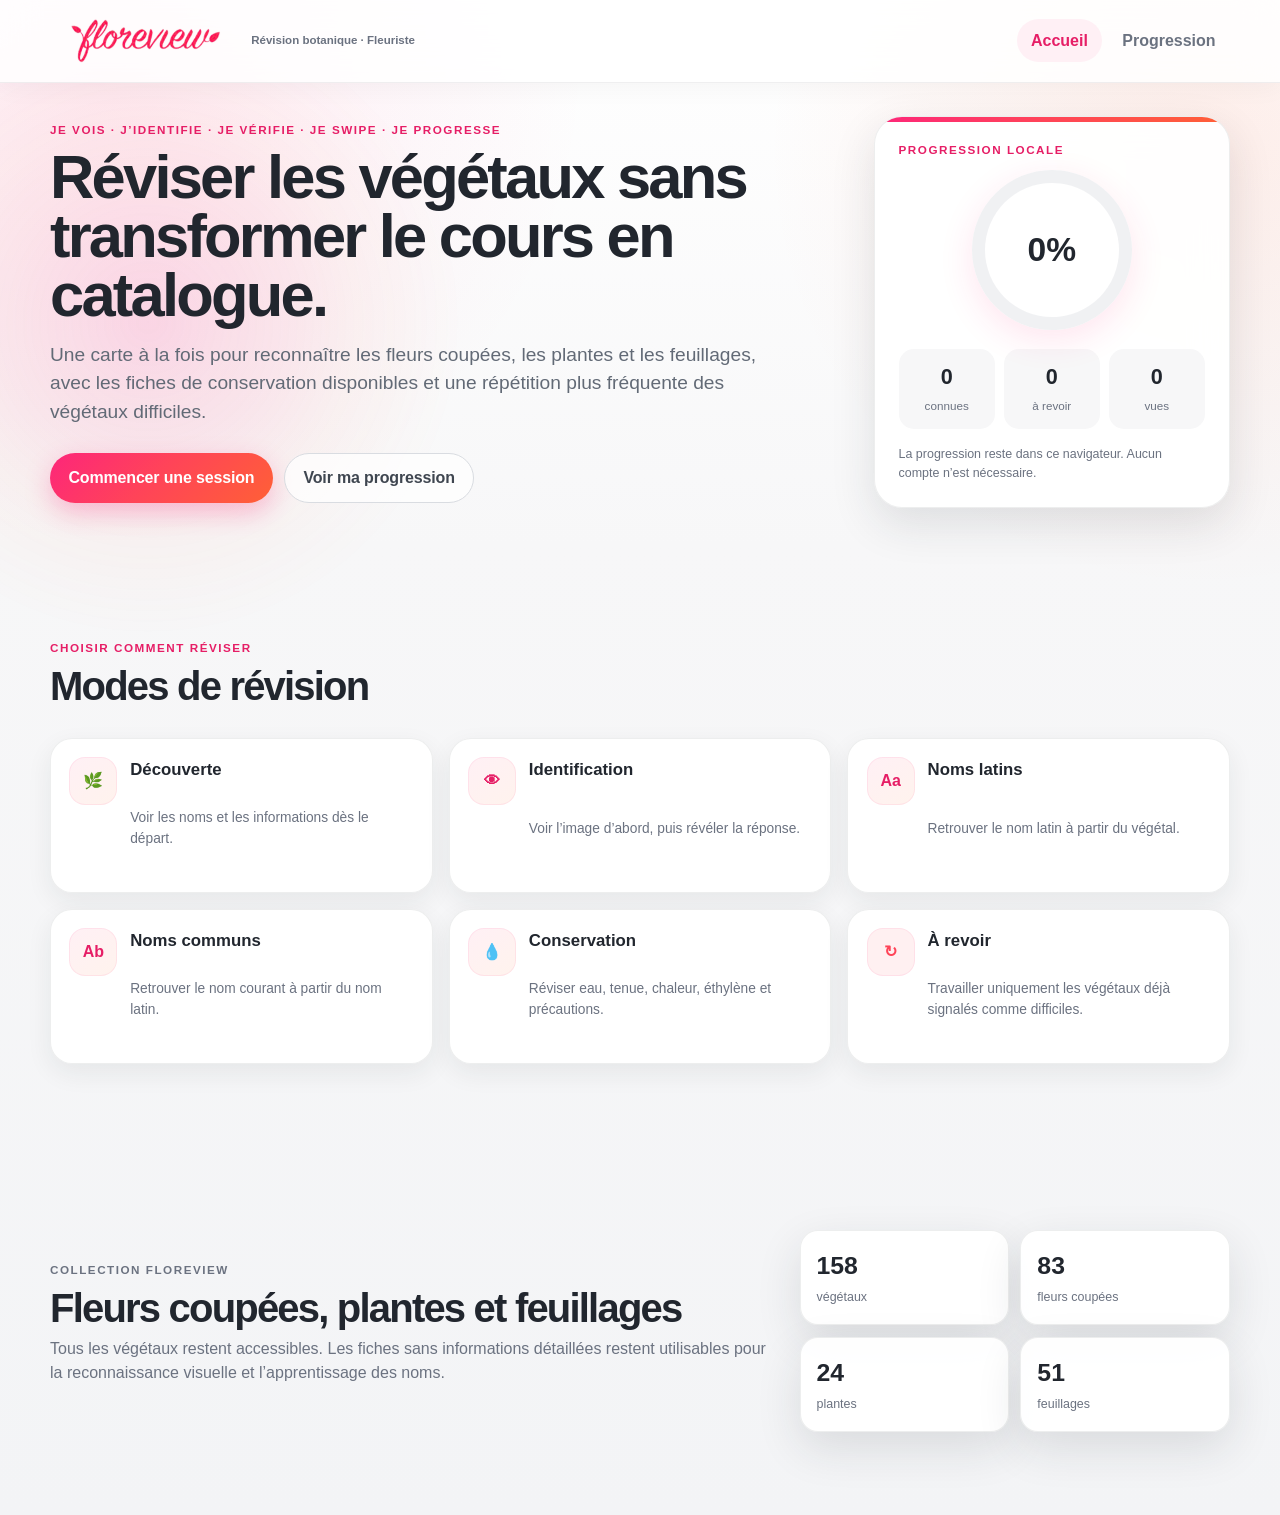
==== commit ba057e86: "V8.1 finale logo transparent titre et espacements" ====
--- a/index.html
+++ b/index.html
@@ -12,14 +12,14 @@
   <link rel="icon" type="image/png" sizes="192x192" href="assets/floreview-flower-192.png?v=81">
   <link rel="shortcut icon" href="assets/favicon.ico?v=81">
   <link rel="apple-touch-icon" sizes="180x180" href="assets/floreview-flower-180.png?v=81">
-  <link rel="stylesheet" href="floreview-brand.css?v=81">
+  <link rel="stylesheet" href="floreview-brand.css?v=812">
 </head>
 <body>
   <a class="skip-link" href="#main">Aller au contenu</a>
 
   <header class="topbar">
     <a class="brand" href="#home" aria-label="Floreview - Accueil">
-      <img class="brand__logo" src="assets/floreview-logo.png?v=81" alt="Floreview">
+      <img class="brand__logo" src="assets/floreview-logo.png?v=812" alt="Floreview">
       <span class="brand__tagline">Révision botanique · Fleuriste</span>
     </a>
     <nav class="nav" aria-label="Navigation principale">
--- a/floreview-brand.css
+++ b/floreview-brand.css
@@ -44,3 +44,52 @@
     width: 108px;
   }
 }
+
+
+/* V8.1 correction titre — 20 % plus petit */
+.hero h1 {
+  font-size: clamp(1.76rem, 4.8vw, 3.84rem);
+}
+
+@media (max-width: 650px) {
+  .hero h1 {
+    font-size: clamp(1.96rem, 9.6vw, 3.2rem);
+  }
+}
+
+
+/* V8.1.2 — espacements supérieurs resserrés */
+
+/* Accueil : rapproche "Je vois · j’identifie..." du bandeau */
+#view-home .hero {
+  padding-top: clamp(1.35rem, 3vw, 2.1rem);
+}
+
+/* Préparation : rapproche "← Retour" et le titre du bandeau */
+#view-setup .section {
+  padding-top: 1.15rem;
+}
+
+/* Garde le bloc Retour / Préparer la session visuellement compact */
+#view-setup .back-link {
+  margin-bottom: .3rem;
+}
+
+#view-setup .section-heading {
+  margin-top: 0;
+}
+
+/* Ajustement téléphone */
+@media (max-width: 650px) {
+  #view-home .hero {
+    padding-top: .85rem;
+  }
+
+  #view-setup .section {
+    padding-top: .65rem;
+  }
+
+  #view-setup .back-link {
+    margin-bottom: .2rem;
+  }
+}
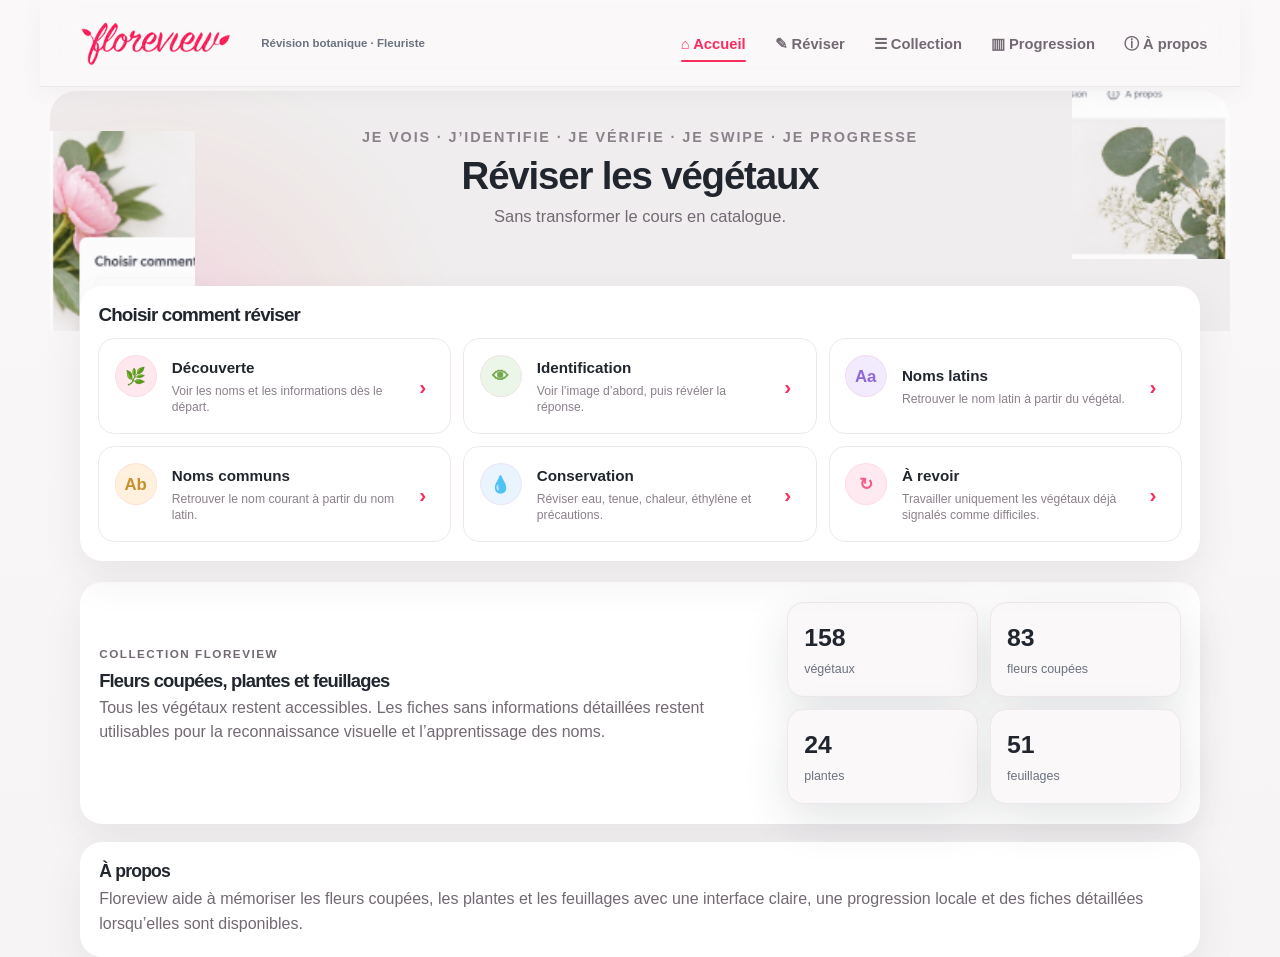
==== commit 53eaf8a9: "8.2" ====
--- a/index.html
+++ b/index.html
@@ -12,7 +12,8 @@
   <link rel="icon" type="image/png" sizes="192x192" href="assets/floreview-flower-192.png?v=81">
   <link rel="shortcut icon" href="assets/favicon.ico?v=81">
   <link rel="apple-touch-icon" sizes="180x180" href="assets/floreview-flower-180.png?v=81">
-  <link rel="stylesheet" href="floreview-brand.css?v=812">
+  <link rel="stylesheet" href="floreview-brand.css?v=82">
+  <link rel="stylesheet" href="v8-2-home.css?v=82">
 </head>
 <body>
   <a class="skip-link" href="#main">Aller au contenu</a>
@@ -23,18 +24,23 @@
       <span class="brand__tagline">Révision botanique · Fleuriste</span>
     </a>
     <nav class="nav" aria-label="Navigation principale">
-      <button class="nav__button is-active" type="button" data-view-target="home">Accueil</button>
-      <button class="nav__button" type="button" data-view-target="progress">Progression</button>
+      <button class="nav__button is-active" type="button" data-view-target="home">⌂ Accueil</button>
+      <a class="nav__link" href="#modes-revision">✎ Réviser</a>
+      <a class="nav__link" href="#collection-floreview">☰ Collection</a>
+      <button class="nav__button" type="button" data-view-target="progress">▥ Progression</button>
+      <a class="nav__link" href="#about-floreview">ⓘ À propos</a>
     </nav>
   </header>
 
   <main id="main">
     <section id="view-home" class="view is-active" data-view="home">
       <div class="hero shell">
+        <div class="hero__decor hero__decor--left" aria-hidden="true"><img src="assets/hero-flower-left.png?v=82" alt=""></div>
+        <div class="hero__decor hero__decor--right" aria-hidden="true"><img src="assets/hero-foliage-right.png?v=82" alt=""></div>
         <div class="hero__copy">
           <p class="eyebrow">Je vois · j’identifie · je vérifie · je swipe · je progresse</p>
-          <h1>Réviser les végétaux sans transformer le cours en catalogue.</h1>
-          <p class="hero__lead">Une carte à la fois pour reconnaître les fleurs coupées, les plantes et les feuillages, avec les fiches de conservation disponibles et une répétition plus fréquente des végétaux difficiles.</p>
+          <h1>Réviser les végétaux</h1>
+          <p class="hero__lead">Sans transformer le cours en catalogue.</p>
           <div class="hero__actions">
             <button id="quick-start" class="button button--primary" type="button">Commencer une session</button>
             <button class="button button--ghost" type="button" data-view-target="progress">Voir ma progression</button>
@@ -52,11 +58,11 @@
         </aside>
       </div>
 
-      <section class="shell section">
+      <section id="modes-revision" class="shell section home-modes-section">
         <div class="section-heading">
           <div>
             <p class="eyebrow">Choisir comment réviser</p>
-            <h2>Modes de révision</h2>
+            <h2>Choisir comment réviser</h2>
           </div>
         </div>
         <div class="mode-grid" id="mode-grid">
@@ -81,13 +87,18 @@
         </div>
       </section>
 
-      <section class="shell section source-summary">
+      <section id="collection-floreview" class="shell section source-summary">
         <div>
           <p class="eyebrow">Collection Floreview</p>
           <h2>Fleurs coupées, plantes et feuillages</h2>
           <p>Tous les végétaux restent accessibles. Les fiches sans informations détaillées restent utilisables pour la reconnaissance visuelle et l’apprentissage des noms.</p>
         </div>
         <div class="source-counters" id="source-counters"></div>
+      </section>
+
+      <section id="about-floreview" class="shell about-floreview-card">
+        <h2>À propos</h2>
+        <p>Floreview aide à mémoriser les fleurs coupées, les plantes et les feuillages avec une interface claire, une progression locale et des fiches détaillées lorsqu’elles sont disponibles.</p>
       </section>
     </section>
 
@@ -202,9 +213,9 @@
 
   <div id="toast" class="toast" role="status" aria-live="polite"></div>
 
-  <script src="data/plants.js?v=81"></script>
-  <script src="data/floreview-families.js?v=81"></script>
-  <script src="data/floreview-categories.js?v=81"></script>
-  <script src="app.js?v=81"></script>
+  <script src="data/plants.js?v=82"></script>
+  <script src="data/floreview-families.js?v=82"></script>
+  <script src="data/floreview-categories.js?v=82"></script>
+  <script src="app.js?v=82"></script>
 </body>
 </html>
--- a/v8-2-home.css
+++ b/v8-2-home.css
@@ -0,0 +1,251 @@
+
+/* Floreview V8.2 — page d'accueil inspirée de la maquette validée */
+:root{
+  --v82-surface:#f7f5f6;
+  --v82-card:#ffffff;
+  --v82-panel:#efedee;
+  --v82-line:#eee8eb;
+  --v82-shadow:0 18px 40px rgba(66,46,60,.08);
+  --v82-text:#38323a;
+  --v82-muted:#726973;
+}
+
+body{
+  background:linear-gradient(180deg,#faf8f9 0%, #f6f4f5 100%);
+}
+
+.topbar{
+  max-width:1200px;
+  margin:0 auto;
+  padding:1rem 1.25rem .9rem;
+  background:transparent;
+}
+
+.nav{
+  gap:.25rem;
+  flex-wrap:wrap;
+}
+
+.nav__button,
+.nav__link{
+  appearance:none;
+  border:none;
+  background:transparent;
+  color:var(--v82-muted);
+  font-size:.92rem;
+  font-weight:600;
+  padding:.65rem .78rem;
+  border-radius:999px;
+  text-decoration:none;
+  display:inline-flex;
+  align-items:center;
+  gap:.42rem;
+  cursor:pointer;
+}
+
+.nav__button:hover,
+.nav__link:hover{color:var(--v82-text); background:rgba(255,255,255,.7)}
+
+.nav__button.is-active,
+.nav__link.is-active{
+  color:var(--brand, #FB2C5F);
+  position:relative;
+  background:transparent;
+}
+
+.nav__button.is-active::after,
+.nav__link.is-active::after{
+  content:"";
+  position:absolute;
+  left:.78rem;
+  right:.78rem;
+  bottom:.2rem;
+  height:2px;
+  background:var(--brand, #FB2C5F);
+  border-radius:999px;
+}
+
+#view-home{padding-top:.25rem;}
+
+#view-home .hero.shell{
+  position:relative;
+  max-width:1200px;
+  display:block;
+  background:var(--v82-panel);
+  border-radius:26px 26px 0 0;
+  overflow:hidden;
+  padding:2.2rem 1.5rem 5rem;
+  min-height:240px;
+}
+
+#view-home .hero__copy{
+  max-width:620px;
+  margin:0 auto;
+  text-align:center;
+  position:relative;
+  z-index:2;
+}
+
+#view-home .hero__copy .eyebrow{
+  margin-bottom:.45rem;
+  color:#8a818a;
+  font-size:.9rem;
+}
+
+#view-home .hero h1{
+  font-size:clamp(2.1rem,3vw,3.2rem);
+  line-height:1.08;
+  max-width:600px;
+  margin:.15rem auto .45rem;
+  letter-spacing:-.03em;
+}
+
+#view-home .hero__lead{
+  font-size:1.03rem;
+  color:var(--v82-muted);
+  max-width:520px;
+  margin:0 auto;
+}
+
+#view-home .hero__actions,
+#view-home .hero__panel{display:none !important;}
+
+.hero__decor{
+  position:absolute;
+  z-index:1;
+  pointer-events:none;
+}
+.hero__decor img{display:block; width:100%; height:auto;}
+.hero__decor--left{left:0; bottom:0; width:145px;}
+.hero__decor--right{right:0; top:0; width:158px;}
+.hero__decor--left::after,
+.hero__decor--right::after{
+  content:"";position:absolute;inset:0;
+  background:linear-gradient(180deg,rgba(239,237,238,0),rgba(239,237,238,.05));
+}
+
+.home-modes-section{
+  position:relative;
+  max-width:1120px;
+  margin:-2.85rem auto 1.3rem;
+  z-index:3;
+}
+
+.home-modes-section.section{
+  background:var(--v82-card);
+  border-radius:22px;
+  box-shadow:var(--v82-shadow);
+  padding:1.2rem 1.15rem 1.15rem;
+}
+
+.home-modes-section .section-heading{
+  margin-bottom:.85rem;
+}
+.home-modes-section .section-heading .eyebrow{display:none;}
+.home-modes-section .section-heading h2{
+  font-size:1.18rem;
+  margin:0;
+}
+
+#mode-grid.mode-grid{
+  grid-template-columns:repeat(3,minmax(0,1fr));
+  gap:.75rem;
+}
+
+#mode-grid .mode-card{
+  min-height:96px;
+  background:#fff;
+  border:1px solid var(--v82-line);
+  border-radius:16px;
+  box-shadow:none;
+  padding:1rem .95rem;
+  grid-template-columns:46px minmax(0,1fr) 16px;
+  grid-template-areas:
+    "icon title arrow"
+    "icon desc arrow";
+  gap:.18rem .7rem;
+  text-align:left;
+}
+#mode-grid .mode-card__icon{
+  grid-area:icon;
+  width:42px;height:42px;border-radius:50%;
+  display:grid;place-items:center;
+  background:#f8f5f6;
+  color:#635962;
+  font-size:1.05rem;
+  margin:0;
+}
+#mode-grid .mode-card strong{grid-area:title;font-size:.95rem;align-self:end;}
+#mode-grid .mode-card > span:last-child{grid-area:desc;display:block;font-size:.76rem;line-height:1.35;color:#8b818b;}
+#mode-grid .mode-card::after{content:"›";grid-area:arrow;align-self:center;color:var(--brand, #FB2C5F);font-size:1.3rem;font-weight:700;}
+#mode-grid .mode-card:hover{transform:translateY(-1px);border-color:#ead8df;box-shadow:0 10px 22px rgba(73,47,61,.06)}
+
+#mode-grid .mode-card[data-mode="discovery"] .mode-card__icon{background:#ffe9ef;color:#ef5a7b;}
+#mode-grid .mode-card[data-mode="identification"] .mode-card__icon{background:#ebf6e8;color:#73a84d;}
+#mode-grid .mode-card[data-mode="latin"] .mode-card__icon{background:#f2eafd;color:#8e67d8;}
+#mode-grid .mode-card[data-mode="common"] .mode-card__icon{background:#fff1dd;color:#c7902e;}
+#mode-grid .mode-card[data-mode="conservation"] .mode-card__icon{background:#eaf4ff;color:#4b96d6;}
+#mode-grid .mode-card[data-mode="review"] .mode-card__icon{background:#ffeaf1;color:#f05f87;}
+
+#view-home .source-summary{
+  max-width:1120px;
+  background:#fff;
+  border-radius:22px;
+  box-shadow:var(--v82-shadow);
+  padding:1.25rem 1.2rem;
+  margin-top:0;
+}
+
+#view-home .source-summary h2{font-size:1.15rem; margin-bottom:.35rem;}
+#view-home .source-summary p{color:var(--v82-muted);}
+
+.source-counters{
+  gap:.75rem;
+}
+.source-counter{
+  background:#faf8f9;
+  border:1px solid var(--v82-line);
+  border-radius:16px;
+}
+
+.about-floreview-card{
+  max-width:1120px;
+  background:#fff;
+  border-radius:22px;
+  box-shadow:var(--v82-shadow);
+  padding:1.25rem 1.2rem;
+  margin:1.1rem auto 0;
+}
+.about-floreview-card h2{font-size:1.1rem; margin:0 0 .35rem;}
+.about-floreview-card p{margin:0;color:var(--v82-muted);line-height:1.6;}
+
+@media (max-width: 900px){
+  #mode-grid.mode-grid{grid-template-columns:repeat(2,minmax(0,1fr));}
+  .hero__decor--left{width:120px}
+  .hero__decor--right{width:125px}
+}
+
+@media (max-width: 650px){
+  .topbar{padding:.7rem .9rem .35rem;}
+  #view-home .hero.shell{
+    padding:1.1rem .85rem 4.2rem;
+    border-radius:22px 22px 0 0;
+    min-height:196px;
+  }
+  #view-home .hero__copy .eyebrow{font-size:.76rem;}
+  #view-home .hero h1{font-size:1.65rem;max-width:300px;}
+  #view-home .hero__lead{font-size:.89rem;max-width:285px;}
+  .hero__decor--left{width:96px; left:-8px; bottom:-6px;}
+  .hero__decor--right{width:96px; right:-4px; top:-4px;}
+  .home-modes-section{margin:-2.35rem auto 1rem;}
+  .home-modes-section.section{padding:1rem .8rem; border-radius:18px;}
+  .home-modes-section .section-heading h2{font-size:1rem;}
+  #mode-grid.mode-grid{grid-template-columns:repeat(2,minmax(0,1fr));gap:.55rem;}
+  #mode-grid .mode-card{min-height:84px; padding:.75rem .7rem; grid-template-columns:38px minmax(0,1fr) 12px; border-radius:14px;}
+  #mode-grid .mode-card__icon{width:34px;height:34px;font-size:.9rem;}
+  #mode-grid .mode-card strong{font-size:.8rem;line-height:1.15;}
+  #mode-grid .mode-card > span:last-child{display:block;font-size:.68rem;line-height:1.28;}
+  #view-home .source-summary,
+  .about-floreview-card{border-radius:18px;padding:1rem .9rem;}
+  .source-counters{grid-template-columns:repeat(2,minmax(0,1fr));}
+}
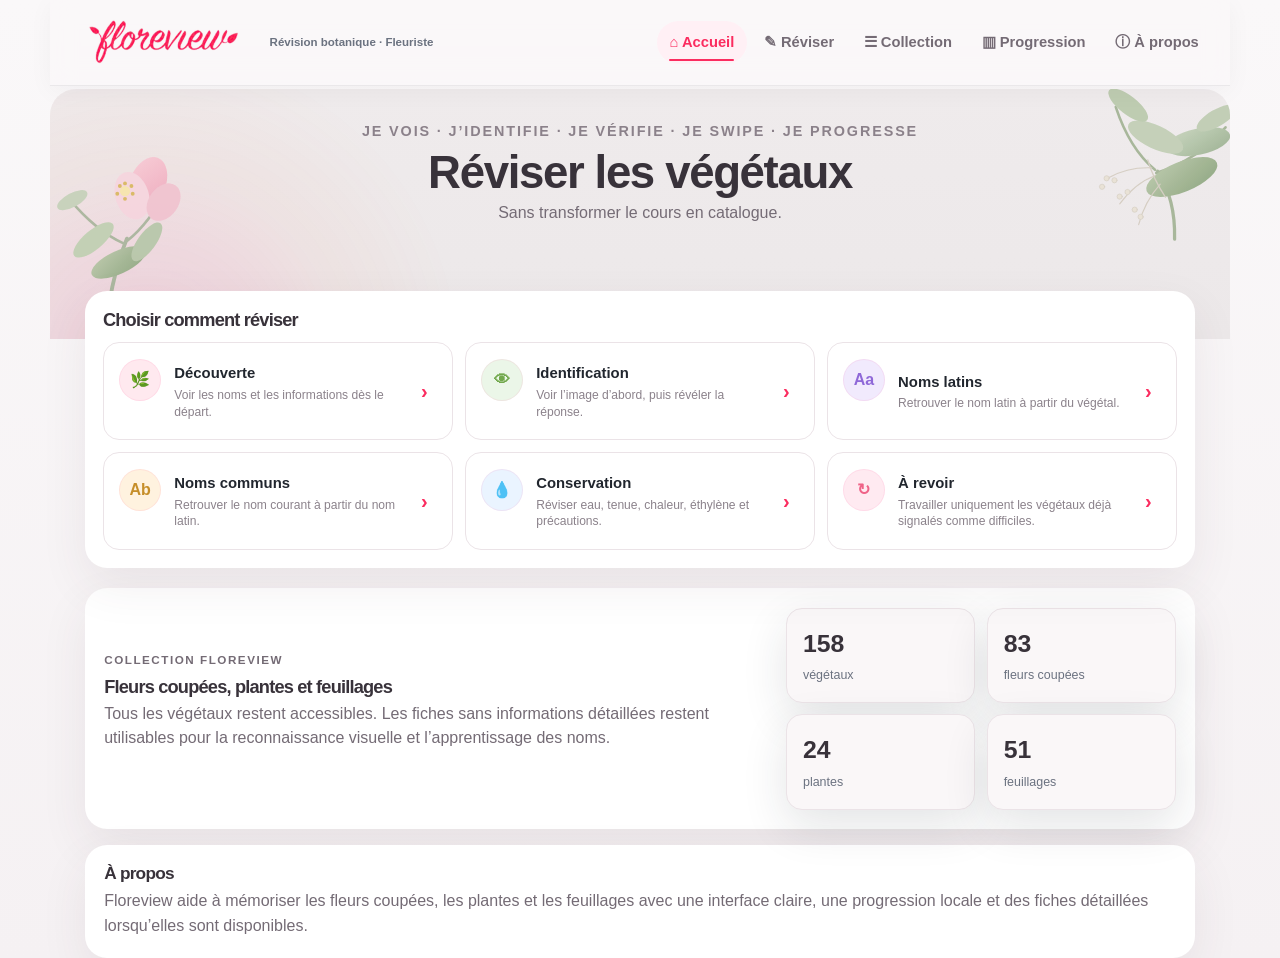
==== commit ad1d2a61: "8.2.1" ====
--- a/index.html
+++ b/index.html
@@ -13,7 +13,7 @@
   <link rel="shortcut icon" href="assets/favicon.ico?v=81">
   <link rel="apple-touch-icon" sizes="180x180" href="assets/floreview-flower-180.png?v=81">
   <link rel="stylesheet" href="floreview-brand.css?v=82">
-  <link rel="stylesheet" href="v8-2-home.css?v=82">
+  <link rel="stylesheet" href="v8-2-theme.css?v=82">
 </head>
 <body>
   <a class="skip-link" href="#main">Aller au contenu</a>
@@ -35,8 +35,8 @@
   <main id="main">
     <section id="view-home" class="view is-active" data-view="home">
       <div class="hero shell">
-        <div class="hero__decor hero__decor--left" aria-hidden="true"><img src="assets/hero-flower-left.png?v=82" alt=""></div>
-        <div class="hero__decor hero__decor--right" aria-hidden="true"><img src="assets/hero-foliage-right.png?v=82" alt=""></div>
+        <div class="hero-botanical hero-botanical--left" aria-hidden="true"><img src="assets/hero-left-botanical.svg?v=82" alt=""></div>
+        <div class="hero-botanical hero-botanical--right" aria-hidden="true"><img src="assets/hero-right-botanical.svg?v=82" alt=""></div>
         <div class="hero__copy">
           <p class="eyebrow">Je vois · j’identifie · je vérifie · je swipe · je progresse</p>
           <h1>Réviser les végétaux</h1>
--- a/v8-2-theme.css
+++ b/v8-2-theme.css
@@ -0,0 +1,176 @@
+
+/* Floreview V8.2 — refonte visuelle complète */
+:root{
+  --v82-bg:#f7f4f5;
+  --v82-surface:#ffffff;
+  --v82-surface-soft:#f1eded;
+  --v82-text:#38323a;
+  --v82-muted:#746b75;
+  --v82-line:#ebe3e7;
+  --v82-shadow:0 18px 48px rgba(77,55,70,.08);
+  --v82-shadow-soft:0 10px 24px rgba(77,55,70,.05);
+  --v82-radius:24px;
+  --brand:#FB2C5F;
+}
+html{scroll-behavior:smooth;}
+body{
+  background:linear-gradient(180deg,#faf8f9 0%, #f5f1f3 100%);
+  color:var(--v82-text);
+}
+.topbar{
+  position:sticky; top:0; z-index:40;
+  max-width:1180px; margin:0 auto;
+  padding: .9rem 1.15rem;
+  background:rgba(250,248,249,.78);
+  backdrop-filter: blur(12px);
+}
+.nav{gap:.25rem; flex-wrap:wrap;}
+.nav__button,.nav__link{
+  appearance:none; border:none; background:transparent; text-decoration:none;
+  color:var(--v82-muted); font-size:.92rem; font-weight:600;
+  padding:.64rem .8rem; border-radius:999px; display:inline-flex; align-items:center; gap:.45rem;
+  cursor:pointer; transition:.18s ease;
+}
+.nav__button:hover,.nav__link:hover{background:rgba(255,255,255,.82); color:var(--v82-text);}
+.nav__button.is-active,.nav__link.is-active{color:var(--brand); position:relative;}
+.nav__button.is-active::after,.nav__link.is-active::after{content:""; position:absolute; left:.8rem; right:.8rem; bottom:.18rem; height:2px; border-radius:99px; background:var(--brand);}
+.brand__logo{filter:none}
+
+#view-home{padding-top:.2rem;}
+#view-home .hero.shell{
+  max-width:1180px; position:relative; overflow:hidden;
+  display:block; min-height:250px;
+  padding:2rem 1.4rem 5.2rem;
+  background:linear-gradient(180deg,#efebec 0%, #ece8e9 100%);
+  border-radius:26px 26px 0 0;
+}
+#view-home .hero__copy{
+  max-width:650px; margin:0 auto; text-align:center; position:relative; z-index:2;
+}
+#view-home .hero__copy .eyebrow{
+  margin-bottom:.42rem; color:#8b818a; font-size:.9rem; font-weight:600;
+}
+#view-home .hero h1{
+  font-size:clamp(1.9rem, 4vw, 2.85rem);
+  line-height:1.06; letter-spacing:-.03em;
+  margin:.1rem auto .22rem; max-width:620px;
+}
+#view-home .hero__lead{
+  margin:0 auto; max-width:500px; font-size:1rem; color:var(--v82-muted);
+}
+#view-home .hero__actions,#view-home .hero__panel{display:none !important;}
+.hero-botanical{position:absolute; z-index:1; pointer-events:none; opacity:.97;}
+.hero-botanical img{display:block; width:100%; height:auto;}
+.hero-botanical--left{left:-6px; bottom:-10px; width:180px;}
+.hero-botanical--right{right:-6px; top:-12px; width:196px;}
+
+.home-modes-section{
+  position:relative; z-index:3; max-width:1110px; margin:-3rem auto 1.25rem;
+  background:var(--v82-surface); border-radius:22px; box-shadow:var(--v82-shadow);
+  padding:1.2rem 1.12rem 1.18rem;
+}
+.home-modes-section .section-heading{margin-bottom:.8rem;}
+.home-modes-section .section-heading .eyebrow{display:none;}
+.home-modes-section .section-heading h2{margin:0; font-size:1.14rem;}
+#mode-grid.mode-grid{grid-template-columns:repeat(3,minmax(0,1fr)); gap:.72rem;}
+#mode-grid .mode-card{
+  min-height:98px; background:#fff; border:1px solid var(--v82-line);
+  border-radius:16px; box-shadow:none; text-align:left;
+  padding:1rem .95rem;
+  grid-template-columns:44px minmax(0,1fr) 16px;
+  grid-template-areas:"icon title arrow" "icon desc arrow";
+  gap:.16rem .7rem;
+  transition:.18s ease;
+}
+#mode-grid .mode-card:hover{transform:translateY(-2px); border-color:#ecd4dd; box-shadow:var(--v82-shadow-soft);}
+#mode-grid .mode-card::after{content:"›"; grid-area:arrow; align-self:center; color:var(--brand); font-size:1.25rem; font-weight:700;}
+#mode-grid .mode-card__icon{grid-area:icon; width:42px; height:42px; border-radius:50%; display:grid; place-items:center; margin:0; background:#f8f4f6; font-size:1rem; color:#5f5660;}
+#mode-grid .mode-card strong{grid-area:title; font-size:.93rem; align-self:end;}
+#mode-grid .mode-card > span:last-child{grid-area:desc; display:block; color:#8b828b; font-size:.755rem; line-height:1.34;}
+#mode-grid .mode-card[data-mode="discovery"] .mode-card__icon{background:#ffe9ef;color:#ef5a7b;}
+#mode-grid .mode-card[data-mode="identification"] .mode-card__icon{background:#ebf6e8;color:#72a84d;}
+#mode-grid .mode-card[data-mode="latin"] .mode-card__icon{background:#f1eafd;color:#8f68d8;}
+#mode-grid .mode-card[data-mode="common"] .mode-card__icon{background:#fff2df;color:#c68e29;}
+#mode-grid .mode-card[data-mode="conservation"] .mode-card__icon{background:#eaf4ff;color:#4b96d6;}
+#mode-grid .mode-card[data-mode="review"] .mode-card__icon{background:#ffeaf1;color:#ef6388;}
+
+#view-home .source-summary,.about-floreview-card,#view-progress .section,.setup-card,.finish-card,.list-card{
+  background:var(--v82-surface);
+  border-radius:22px;
+  box-shadow:var(--v82-shadow);
+}
+#view-home .source-summary{
+  max-width:1110px; padding:1.2rem; margin-top:0;
+}
+#view-home .source-summary h2{font-size:1.14rem; margin-bottom:.35rem;}
+#view-home .source-summary p{color:var(--v82-muted);}
+.source-counters{gap:.72rem;}
+.source-counter{background:#faf7f8; border:1px solid var(--v82-line); border-radius:16px;}
+.about-floreview-card{max-width:1110px; padding:1.2rem; margin:1rem auto 0;}
+.about-floreview-card h2{margin:0 0 .35rem; font-size:1.08rem;}
+.about-floreview-card p{margin:0; color:var(--v82-muted); line-height:1.6;}
+
+#view-setup .section,
+#view-progress .section{max-width:1110px;}
+#view-setup .section{padding-top:.9rem;}
+.back-link{margin-bottom:.2rem;}
+#view-setup .section-heading h1,
+#view-progress .section-heading h1,
+.finish-card h1{letter-spacing:-.03em;}
+.setup-card{padding:1.2rem; border:1px solid transparent;}
+.segmented{gap:.55rem;}
+.segmented button{border-radius:14px; border:1px solid var(--v82-line); background:#faf7f8; font-weight:700;}
+.segmented button.is-active{background:#fff0f5; border-color:#f5c7d6; color:var(--brand);}
+#view-setup fieldset,
+.setup-grid,
+.check-row,
+.setup-summary{margin-top:.9rem;}
+.setup-grid select{background:#fff; border:1px solid var(--v82-line); border-radius:14px;}
+.check-card{border:1px solid var(--v82-line); border-radius:16px; background:#faf7f8;}
+.button{border-radius:16px;}
+.button--primary{box-shadow:0 14px 28px rgba(251,44,95,.22);}
+
+.session-shell{max-width:1080px;}
+.session-header,.plant-card,.swipe-actions,.inline-details-panel,.finish-card,.progress-stats > *, .list-card{
+  box-shadow:var(--v82-shadow-soft);
+}
+.session-header,.plant-card,.inline-details-panel,.list-card,.finish-card{border:1px solid var(--v82-line);}
+.plant-card{border-radius:24px; overflow:hidden;}
+.plant-card__body{background:#fff;}
+.plant-image{background:#f4eff1;}
+.action-button{border-radius:18px;}
+.inline-details-panel{background:#fff; border-radius:20px;}
+.details-toggle{border-radius:14px;}
+
+#view-progress .section-heading.progress-heading{align-items:flex-start; gap:1rem;}
+.progress-bar-large{background:#efe6ea; border-radius:999px;}
+.progress-bar-large span{background:linear-gradient(90deg,#fb2c5f,#ff7a9b);}
+.progress-stats .stat-card,.progress-stats > div{background:#fff; border:1px solid var(--v82-line); border-radius:18px;}
+.list-card__head{border-bottom:1px solid var(--v82-line);}
+.finish-card{padding:1.6rem 1.3rem;}
+.finish-icon{background:#fff0f5; color:var(--brand);}
+
+@media (max-width: 900px){
+  #mode-grid.mode-grid{grid-template-columns:repeat(2,minmax(0,1fr));}
+  .hero-botanical--left{width:140px}
+  .hero-botanical--right{width:150px}
+}
+@media (max-width: 650px){
+  .topbar{padding:.7rem .92rem .42rem;}
+  #view-home .hero.shell{padding:1.05rem .85rem 4.1rem; min-height:205px; border-radius:22px 22px 0 0;}
+  #view-home .hero__copy .eyebrow{font-size:.77rem;}
+  #view-home .hero h1{font-size:1.62rem; max-width:310px;}
+  #view-home .hero__lead{font-size:.88rem; max-width:280px;}
+  .hero-botanical--left{width:92px; left:-8px; bottom:-6px;}
+  .hero-botanical--right{width:102px; right:-4px; top:-6px;}
+  .home-modes-section{margin:-2.3rem auto 1rem; padding:1rem .82rem; border-radius:18px;}
+  .home-modes-section .section-heading h2{font-size:1rem;}
+  #mode-grid.mode-grid{grid-template-columns:repeat(2,minmax(0,1fr)); gap:.55rem;}
+  #mode-grid .mode-card{min-height:90px; padding:.8rem .72rem; grid-template-columns:38px minmax(0,1fr) 12px; border-radius:14px;}
+  #mode-grid .mode-card__icon{width:34px; height:34px; font-size:.9rem;}
+  #mode-grid .mode-card strong{font-size:.8rem; line-height:1.16;}
+  #mode-grid .mode-card > span:last-child{font-size:.68rem; line-height:1.28; display:block;}
+  #view-home .source-summary,.about-floreview-card,.setup-card,.finish-card,.list-card{border-radius:18px;}
+  #view-home .source-summary,.about-floreview-card{padding:1rem .92rem;}
+  .source-counters{grid-template-columns:repeat(2,minmax(0,1fr));}
+}
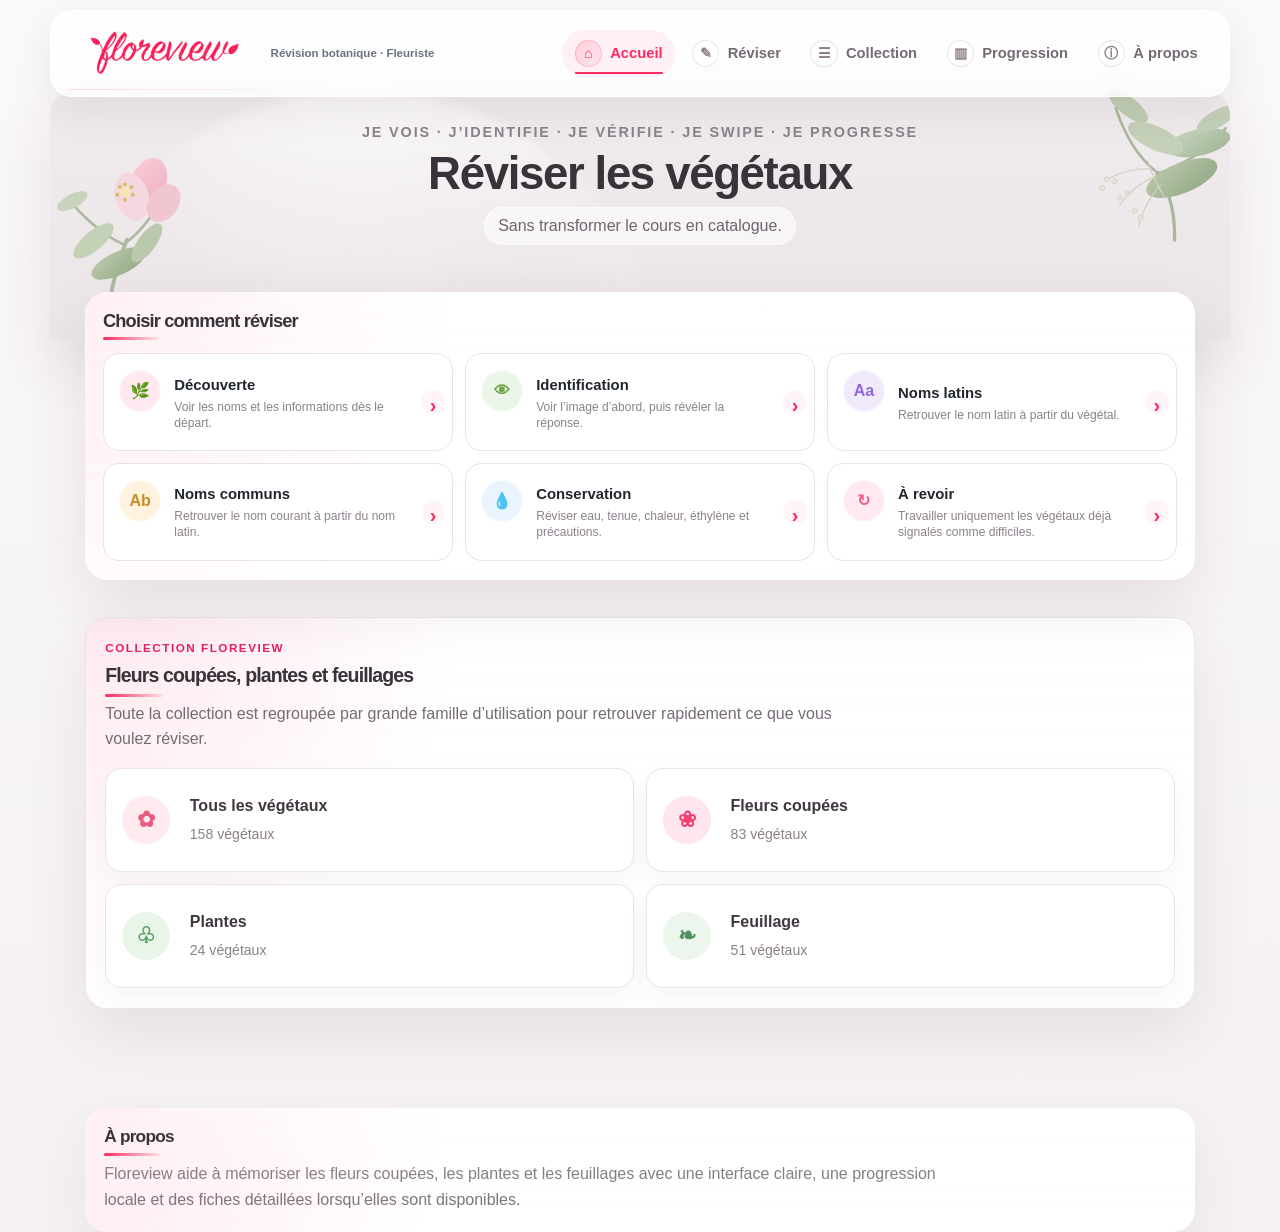
==== commit bf77c76d: "V9 favicon navigation et collection Floreview" ====
--- a/index.html
+++ b/index.html
@@ -8,12 +8,14 @@
   <title>Floreview · Révision botanique</title>
   <link rel="stylesheet" href="style.css?v=81">
   <link rel="stylesheet" href="mobile-compact.css?v=81">
-  <link rel="icon" type="image/png" sizes="32x32" href="assets/floreview-flower-32.png?v=81">
-  <link rel="icon" type="image/png" sizes="192x192" href="assets/floreview-flower-192.png?v=81">
-  <link rel="shortcut icon" href="assets/favicon.ico?v=81">
-  <link rel="apple-touch-icon" sizes="180x180" href="assets/floreview-flower-180.png?v=81">
+  <link rel="icon" type="image/png" sizes="32x32" href="assets/floreview-v9-flower-32.png?v=90">
+  <link rel="icon" type="image/png" sizes="192x192" href="assets/floreview-v9-flower-192.png?v=90">
+  <link rel="shortcut icon" href="assets/favicon-v9.ico?v=90">
+  <link rel="apple-touch-icon" sizes="180x180" href="assets/floreview-v9-flower-180.png?v=90">
   <link rel="stylesheet" href="floreview-brand.css?v=82">
   <link rel="stylesheet" href="v8-2-theme.css?v=82">
+  <link rel="stylesheet" href="v8-2-1-premium.css?v=821">
+  <link rel="stylesheet" href="v9.css?v=90">
 </head>
 <body>
   <a class="skip-link" href="#main">Aller au contenu</a>
@@ -24,11 +26,11 @@
       <span class="brand__tagline">Révision botanique · Fleuriste</span>
     </a>
     <nav class="nav" aria-label="Navigation principale">
-      <button class="nav__button is-active" type="button" data-view-target="home">⌂ Accueil</button>
-      <a class="nav__link" href="#modes-revision">✎ Réviser</a>
-      <a class="nav__link" href="#collection-floreview">☰ Collection</a>
-      <button class="nav__button" type="button" data-view-target="progress">▥ Progression</button>
-      <a class="nav__link" href="#about-floreview">ⓘ À propos</a>
+      <button class="nav__button is-active" type="button" data-view-target="home"><span class="nav__icon" aria-hidden="true">⌂</span><span class="nav__label">Accueil</span></button>
+      <a class="nav__link" href="#modes-revision" data-home-anchor="modes-revision"><span class="nav__icon" aria-hidden="true">✎</span><span class="nav__label">Réviser</span></a>
+      <a class="nav__link" href="#collection-floreview" data-home-anchor="collection-floreview"><span class="nav__icon" aria-hidden="true">☰</span><span class="nav__label">Collection</span></a>
+      <button class="nav__button" type="button" data-view-target="progress"><span class="nav__icon" aria-hidden="true">▥</span><span class="nav__label">Progression</span></button>
+      <a class="nav__link" href="#about-floreview" data-home-anchor="about-floreview"><span class="nav__icon" aria-hidden="true">ⓘ</span><span class="nav__label">À propos</span></a>
     </nav>
   </header>
 
@@ -87,13 +89,17 @@
         </div>
       </section>
 
-      <section id="collection-floreview" class="shell section source-summary">
-        <div>
-          <p class="eyebrow">Collection Floreview</p>
-          <h2>Fleurs coupées, plantes et feuillages</h2>
-          <p>Tous les végétaux restent accessibles. Les fiches sans informations détaillées restent utilisables pour la reconnaissance visuelle et l’apprentissage des noms.</p>
-        </div>
-        <div class="source-counters" id="source-counters"></div>
+      <section id="collection-floreview" class="shell section collection-section">
+        <div class="collection-panel">
+          <div class="section-heading collection-heading">
+            <div>
+              <p class="eyebrow">Collection Floreview</p>
+              <h2>Fleurs coupées, plantes et feuillages</h2>
+              <p>Toute la collection est regroupée par grande famille d’utilisation pour retrouver rapidement ce que vous voulez réviser.</p>
+            </div>
+          </div>
+          <div class="source-counters collection-grid" id="source-counters"></div>
+        </div>
       </section>
 
       <section id="about-floreview" class="shell about-floreview-card">
@@ -213,9 +219,9 @@
 
   <div id="toast" class="toast" role="status" aria-live="polite"></div>
 
-  <script src="data/plants.js?v=82"></script>
-  <script src="data/floreview-families.js?v=82"></script>
-  <script src="data/floreview-categories.js?v=82"></script>
-  <script src="app.js?v=82"></script>
+  <script src="data/plants.js?v=90"></script>
+  <script src="data/floreview-families.js?v=90"></script>
+  <script src="data/floreview-categories.js?v=90"></script>
+  <script src="app.js?v=90"></script>
 </body>
 </html>
--- a/v8-2-1-premium.css
+++ b/v8-2-1-premium.css
@@ -0,0 +1,431 @@
+
+/* Floreview V8.2.1 — finition premium */
+
+:root{
+  --premium-shadow-1: 0 14px 38px rgba(79, 50, 67, .08);
+  --premium-shadow-2: 0 24px 62px rgba(79, 50, 67, .11);
+  --premium-glow: radial-gradient(circle at top left, rgba(251,44,95,.12), transparent 32%);
+  --premium-panel: linear-gradient(180deg, rgba(255,255,255,.96), rgba(255,255,255,.90));
+  --premium-accent-soft: linear-gradient(135deg, rgba(251,44,95,.10), rgba(251,44,95,.02));
+}
+
+/* Floating top bar */
+.topbar{
+  top: .65rem;
+  border: 1px solid rgba(255,255,255,.85);
+  border-radius: 22px;
+  box-shadow: var(--premium-shadow-1);
+  background:
+    linear-gradient(180deg, rgba(255,255,255,.88), rgba(255,255,255,.74));
+}
+
+.brand{
+  position: relative;
+}
+
+.brand::after{
+  content:"";
+  position:absolute;
+  inset:auto -1rem -.55rem 0;
+  height:1px;
+  background:linear-gradient(90deg, rgba(251,44,95,.18), transparent 70%);
+}
+
+/* Premium nav with icon chips */
+.nav{
+  align-items:center;
+}
+
+.nav__button,
+.nav__link{
+  position:relative;
+  gap:.52rem;
+  font-weight:700;
+}
+
+.nav__icon{
+  width:1.7rem;
+  height:1.7rem;
+  display:inline-grid;
+  place-items:center;
+  border-radius:999px;
+  background:rgba(255,255,255,.92);
+  color:#8d7d87;
+  box-shadow: inset 0 0 0 1px rgba(235,227,231,.95);
+  flex:0 0 1.7rem;
+  font-size:.88rem;
+  line-height:1;
+  transition:inherit;
+}
+
+.nav__button:hover .nav__icon,
+.nav__link:hover .nav__icon{
+  color:var(--brand);
+  background:#fff3f7;
+  box-shadow: inset 0 0 0 1px rgba(251,44,95,.18);
+}
+
+.nav__button.is-active .nav__icon,
+.nav__link.is-active .nav__icon{
+  background:linear-gradient(135deg, rgba(251,44,95,.18), rgba(251,44,95,.05));
+  color:var(--brand);
+  box-shadow: inset 0 0 0 1px rgba(251,44,95,.20);
+}
+
+.nav__label{
+  white-space:nowrap;
+}
+
+/* Hero with more depth */
+#view-home .hero.shell{
+  box-shadow: var(--premium-shadow-2);
+  background:
+    linear-gradient(180deg, #efeaec 0%, #ece6e8 100%);
+}
+
+#view-home .hero.shell::before{
+  content:"";
+  position:absolute;
+  inset:0;
+  pointer-events:none;
+  background:
+    radial-gradient(circle at 50% -15%, rgba(255,255,255,.9), transparent 42%),
+    radial-gradient(circle at 0% 100%, rgba(255,255,255,.26), transparent 28%),
+    radial-gradient(circle at 100% 0%, rgba(255,255,255,.32), transparent 30%);
+}
+
+#view-home .hero__copy{
+  padding-inline: 1rem;
+}
+
+#view-home .hero h1{
+  font-weight:800;
+}
+
+#view-home .hero__lead{
+  position:relative;
+  display:inline-block;
+  padding:.45rem .9rem;
+  margin-top:.3rem;
+  border-radius:999px;
+  background:rgba(255,255,255,.58);
+  color:#6d646e;
+  box-shadow: inset 0 0 0 1px rgba(255,255,255,.55);
+}
+
+/* Main cards more luxurious */
+.home-modes-section,
+#view-home .source-summary,
+.about-floreview-card,
+.setup-card,
+#view-progress .section,
+.finish-card,
+.list-card,
+.inline-details-panel{
+  position:relative;
+  overflow:hidden;
+}
+
+.home-modes-section::before,
+#view-home .source-summary::before,
+.about-floreview-card::before,
+.setup-card::before,
+#view-progress .section::before,
+.finish-card::before,
+.list-card::before,
+.inline-details-panel::before{
+  content:"";
+  position:absolute;
+  inset:0;
+  pointer-events:none;
+  background:
+    linear-gradient(180deg, rgba(255,255,255,.35), rgba(255,255,255,0)),
+    var(--premium-glow);
+  opacity:.85;
+}
+
+.home-modes-section{
+  box-shadow: var(--premium-shadow-2);
+}
+
+.home-modes-section .section-heading h2,
+#view-home .source-summary h2,
+.about-floreview-card h2,
+#view-setup .section-heading h1,
+#view-progress .section-heading h1{
+  position:relative;
+}
+
+.home-modes-section .section-heading h2::after,
+#view-home .source-summary h2::after,
+.about-floreview-card h2::after,
+#view-setup .section-heading h1::after,
+#view-progress .section-heading h1::after{
+  content:"";
+  display:block;
+  width:56px;
+  height:3px;
+  margin-top:.45rem;
+  border-radius:999px;
+  background:linear-gradient(90deg, var(--brand), rgba(251,44,95,.08));
+}
+
+/* Mode cards richer */
+#mode-grid .mode-card{
+  position:relative;
+  overflow:hidden;
+}
+
+#mode-grid .mode-card::before{
+  content:"";
+  position:absolute;
+  inset:0;
+  opacity:0;
+  background:linear-gradient(135deg, rgba(251,44,95,.05), rgba(255,255,255,0) 55%);
+  transition:.18s ease;
+}
+
+#mode-grid .mode-card:hover::before{
+  opacity:1;
+}
+
+#mode-grid .mode-card strong{
+  font-weight:800;
+}
+
+#mode-grid .mode-card__icon{
+  box-shadow: inset 0 0 0 1px rgba(255,255,255,.72);
+}
+
+#mode-grid .mode-card::after{
+  width:1.5rem;
+  height:1.5rem;
+  display:grid;
+  place-items:center;
+  border-radius:999px;
+  background:#fff5f8;
+  align-self:center;
+}
+
+/* Counters and about */
+.source-counter{
+  box-shadow: 0 8px 22px rgba(79,50,67,.04);
+}
+
+.source-counter strong{
+  font-size:1.55rem;
+}
+
+.about-floreview-card p{
+  max-width:860px;
+}
+
+/* Setup screen */
+.setup-card{
+  box-shadow: var(--premium-shadow-2);
+  border:1px solid rgba(255,255,255,.7);
+  background: var(--premium-panel);
+}
+
+#view-setup fieldset{
+  padding-top:.2rem;
+}
+
+#view-setup legend{
+  font-weight:800;
+  color:#554c56;
+  margin-bottom:.35rem;
+}
+
+.segmented button{
+  min-height:50px;
+  background:#fff;
+  box-shadow: 0 6px 18px rgba(79,50,67,.04);
+}
+
+.segmented button:not(.is-active):hover{
+  border-color:#e7d4db;
+  background:#fffafb;
+}
+
+.segmented button.is-active{
+  box-shadow: 0 12px 24px rgba(251,44,95,.12);
+}
+
+.setup-grid label{
+  font-weight:700;
+  color:#564d57;
+}
+
+.setup-grid select{
+  margin-top:.35rem;
+  min-height:52px;
+  box-shadow: inset 0 1px 1px rgba(0,0,0,.02);
+}
+
+.check-card{
+  box-shadow: 0 8px 18px rgba(79,50,67,.04);
+}
+
+.setup-summary{
+  border:1px dashed #ecd6de;
+  background:#fff9fb;
+  border-radius:16px;
+  padding:1rem 1rem;
+}
+
+/* Session screen premium details */
+.session-header{
+  background: var(--premium-panel);
+  border:1px solid rgba(235,227,231,.9);
+  border-radius:20px;
+}
+
+.progress-pill{
+  background:#fff3f7;
+  border-color:#f6d2de;
+}
+
+.plant-card{
+  box-shadow: var(--premium-shadow-2);
+}
+
+.plant-image{
+  position:relative;
+}
+
+.plant-image::after{
+  content:"";
+  position:absolute;
+  inset:auto 0 0;
+  height:28%;
+  background:linear-gradient(180deg, rgba(244,239,241,0), rgba(244,239,241,.8));
+  pointer-events:none;
+}
+
+.swipe-actions{
+  gap:.9rem;
+}
+
+.action-button{
+  box-shadow: 0 10px 24px rgba(79,50,67,.06);
+}
+
+.action-button--known{
+  box-shadow: 0 12px 26px rgba(78, 161, 101, .12);
+}
+
+.action-button--review{
+  box-shadow: 0 12px 26px rgba(251, 44, 95, .11);
+}
+
+.details-toggle{
+  background:#fff8fa;
+  border:1px solid #f0d7df;
+}
+
+.inline-details-panel{
+  box-shadow: var(--premium-shadow-1);
+}
+
+/* Progression */
+#view-progress .section{
+  padding-top:1.1rem;
+}
+
+.progress-card,
+.list-card,
+.finish-card{
+  box-shadow: var(--premium-shadow-2);
+}
+
+.progress-stats > *{
+  box-shadow: 0 8px 22px rgba(79,50,67,.05);
+}
+
+.progress-stats strong{
+  font-size:1.65rem;
+}
+
+.list-card__head{
+  background:linear-gradient(180deg, #fff, #fdf9fb);
+}
+
+.finish-card{
+  background: var(--premium-panel);
+}
+
+.finish-icon{
+  box-shadow: 0 10px 22px rgba(251,44,95,.12);
+}
+
+/* 404 alignment with premium style */
+body:has(main.shell) .card{
+  box-shadow: var(--premium-shadow-2);
+}
+
+@media (max-width: 820px){
+  .topbar{
+    top: .45rem;
+    border-radius:18px;
+  }
+
+  .nav__button,
+  .nav__link{
+    padding:.58rem .68rem;
+    font-size:.88rem;
+  }
+
+  .nav__icon{
+    width:1.56rem;
+    height:1.56rem;
+    flex-basis:1.56rem;
+    font-size:.82rem;
+  }
+}
+
+@media (max-width: 650px){
+  .topbar{
+    position:static;
+    box-shadow:none;
+    border:none;
+    border-radius:0;
+    background:transparent;
+    backdrop-filter:none;
+  }
+
+  .nav{
+    gap:.18rem;
+  }
+
+  .nav__button,
+  .nav__link{
+    padding:.46rem .55rem;
+    font-size:.78rem;
+    gap:.35rem;
+  }
+
+  .nav__icon{
+    width:1.42rem;
+    height:1.42rem;
+    flex-basis:1.42rem;
+    font-size:.76rem;
+  }
+
+  #view-home .hero__lead{
+    display:block;
+    max-width:250px;
+    padding:.38rem .72rem;
+  }
+
+  .home-modes-section::before,
+  #view-home .source-summary::before,
+  .about-floreview-card::before,
+  .setup-card::before{
+    opacity:.65;
+  }
+
+  .source-counter strong{
+    font-size:1.3rem;
+  }
+}
--- a/v9.css
+++ b/v9.css
@@ -0,0 +1,179 @@
+
+/* Floreview V9 */
+
+/* Les liens directs #modes-revision et #collection-floreview arrivent
+   réellement au début de la section, sans être cachés sous le bandeau. */
+#modes-revision,
+#collection-floreview,
+#about-floreview{
+  scroll-margin-top: 7.25rem;
+}
+
+/* Collection : même langage graphique que les autres panneaux */
+.collection-section{
+  max-width:1110px;
+  margin-top:0;
+  padding-top:1.1rem;
+}
+
+.collection-panel{
+  position:relative;
+  overflow:hidden;
+  padding:1.3rem 1.2rem 1.25rem;
+  background:linear-gradient(180deg, rgba(255,255,255,.98), rgba(255,255,255,.92));
+  border:1px solid rgba(235,227,231,.92);
+  border-radius:22px;
+  box-shadow:0 24px 62px rgba(79,50,67,.10);
+}
+
+.collection-panel::before{
+  content:"";
+  position:absolute;
+  inset:0;
+  pointer-events:none;
+  background:
+    radial-gradient(circle at top left, rgba(251,44,95,.10), transparent 32%),
+    linear-gradient(180deg, rgba(255,255,255,.26), transparent 55%);
+}
+
+.collection-heading{
+  position:relative;
+  margin-bottom:1rem;
+}
+
+.collection-heading h2{
+  margin-bottom:.35rem;
+  font-size:1.22rem;
+}
+
+.collection-heading h2::after{
+  content:"";
+  display:block;
+  width:58px;
+  height:3px;
+  margin-top:.5rem;
+  border-radius:999px;
+  background:linear-gradient(90deg, var(--brand, #FB2C5F), rgba(251,44,95,.08));
+}
+
+.collection-heading p:last-child{
+  max-width:760px;
+  color:#746b75;
+  line-height:1.55;
+  margin-bottom:0;
+}
+
+.collection-grid.source-counters{
+  position:relative;
+  display:grid;
+  grid-template-columns:repeat(2,minmax(0,1fr));
+  gap:.75rem;
+}
+
+.collection-category{
+  min-height:104px;
+  display:grid;
+  grid-template-columns:54px 1fr;
+  align-items:center;
+  gap:.85rem;
+  padding:1rem;
+  border:1px solid #ebe3e7;
+  border-radius:17px;
+  background:#fff;
+  box-shadow:0 9px 24px rgba(79,50,67,.045);
+}
+
+.collection-category__icon{
+  width:48px;
+  height:48px;
+  display:grid;
+  place-items:center;
+  border-radius:50%;
+  font-size:1.35rem;
+  font-weight:800;
+}
+
+.collection-category strong{
+  display:block;
+  margin-bottom:.2rem;
+  color:#403741;
+  font-size:1rem;
+}
+
+.collection-category div > span{
+  color:#8a8089;
+  font-size:.88rem;
+}
+
+.collection-category--all .collection-category__icon{
+  color:#e65d80;
+  background:#ffeaf0;
+}
+
+.collection-category--flowers .collection-category__icon{
+  color:#f03f70;
+  background:#ffe5ed;
+}
+
+.collection-category--plants .collection-category__icon{
+  color:#579c60;
+  background:#eaf5e9;
+}
+
+.collection-category--foliage .collection-category__icon{
+  color:#4f8f62;
+  background:#edf6ed;
+}
+
+/* Active anchor nav */
+.nav__link.is-active{
+  color:var(--brand, #FB2C5F);
+}
+
+/* Direct anchor opens should feel like a real page header */
+#modes-revision.home-modes-section{
+  scroll-margin-top:7.25rem;
+}
+
+@media (max-width:650px){
+  #modes-revision,
+  #collection-floreview,
+  #about-floreview{
+    scroll-margin-top:.75rem;
+  }
+
+  .collection-section{
+    padding-top:.7rem;
+  }
+
+  .collection-panel{
+    border-radius:18px;
+    padding:1rem .85rem;
+  }
+
+  .collection-grid.source-counters{
+    grid-template-columns:1fr;
+    gap:.55rem;
+  }
+
+  .collection-category{
+    min-height:82px;
+    grid-template-columns:44px 1fr;
+    padding:.78rem .8rem;
+    border-radius:14px;
+  }
+
+  .collection-category__icon{
+    width:40px;
+    height:40px;
+    font-size:1.1rem;
+  }
+
+  .collection-category strong{
+    font-size:.9rem;
+  }
+
+  .collection-category div > span{
+    font-size:.78rem;
+  }
+}
